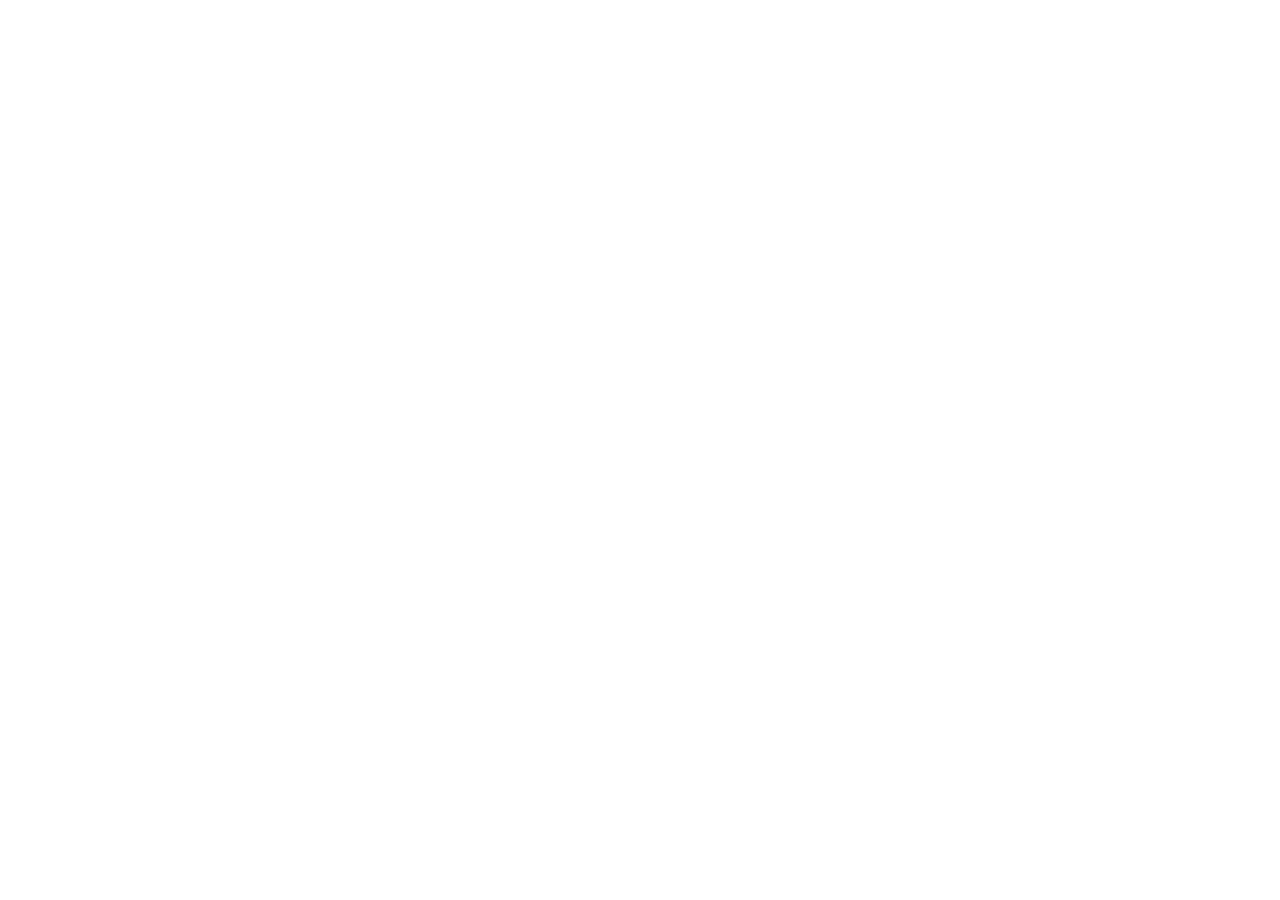
==== index.html @ 219f1d0d "Add initial HTML structure for index.html" ====
<!DOCTYPE html>
<html lang="en">
<head>
    <meta charset="UTF-8">
    <meta name="viewport" content="width=device-width, initial-scale=1.0">
    <title>Home | Savanna Brew Café</title>
    <link rel="stylesheet" href="style.css">
</head>
<body>

</body>
</html>
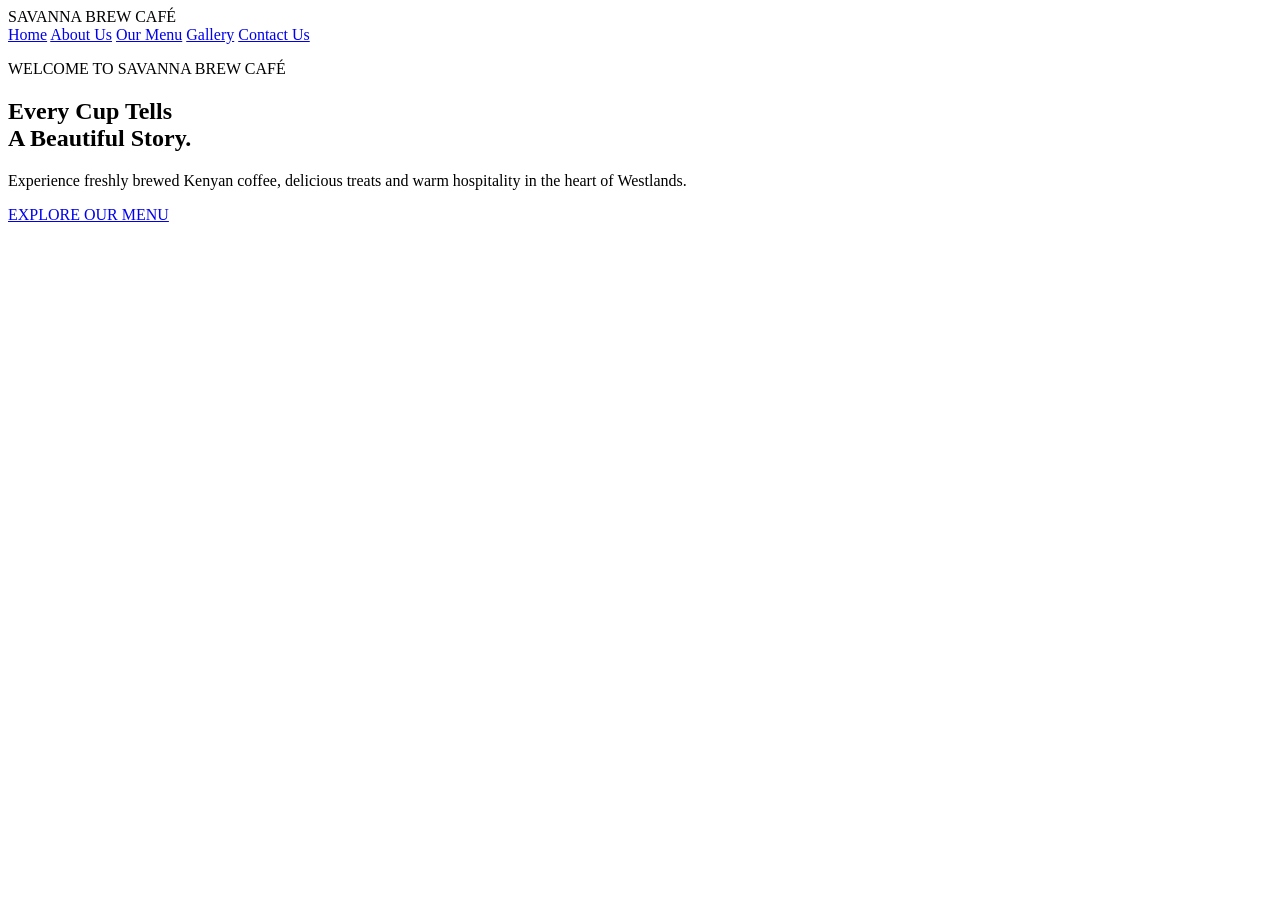
==== commit 240b7faf: "Add header and hero section to index.html Added header and hero section with navigation links and we" ====
--- a/index.html
+++ b/index.html
@@ -7,6 +7,27 @@
     <link rel="stylesheet" href="style.css">
 </head>
 <body>
+<header>
+    <div class="logo">SAVANNA BREW <span>CAFÉ</span></div>
 
+    <nav>
+        <a href="index.html">Home</a>
+        <a href="about.html">About Us</a>
+        <a href="menu.html">Our Menu</a>
+        <a href="gallery.html">Gallery</a>
+        <a href="contact.html">Contact Us</a>
+    </nav>
+</header>
+
+<section class="hero">
+    <div class="hero-content">
+        <p>WELCOME TO SAVANNA BREW CAFÉ</p>
+        <h1>Every Cup Tells<br>A Beautiful Story.</h1>
+        <p>Experience freshly brewed Kenyan coffee, delicious treats and warm hospitality in the heart of Westlands.</p>
+
+        <a href="menu.html" class="button">EXPLORE OUR MENU</a>
+    </div>
+</section>
 </body>
 </html>
+</html>
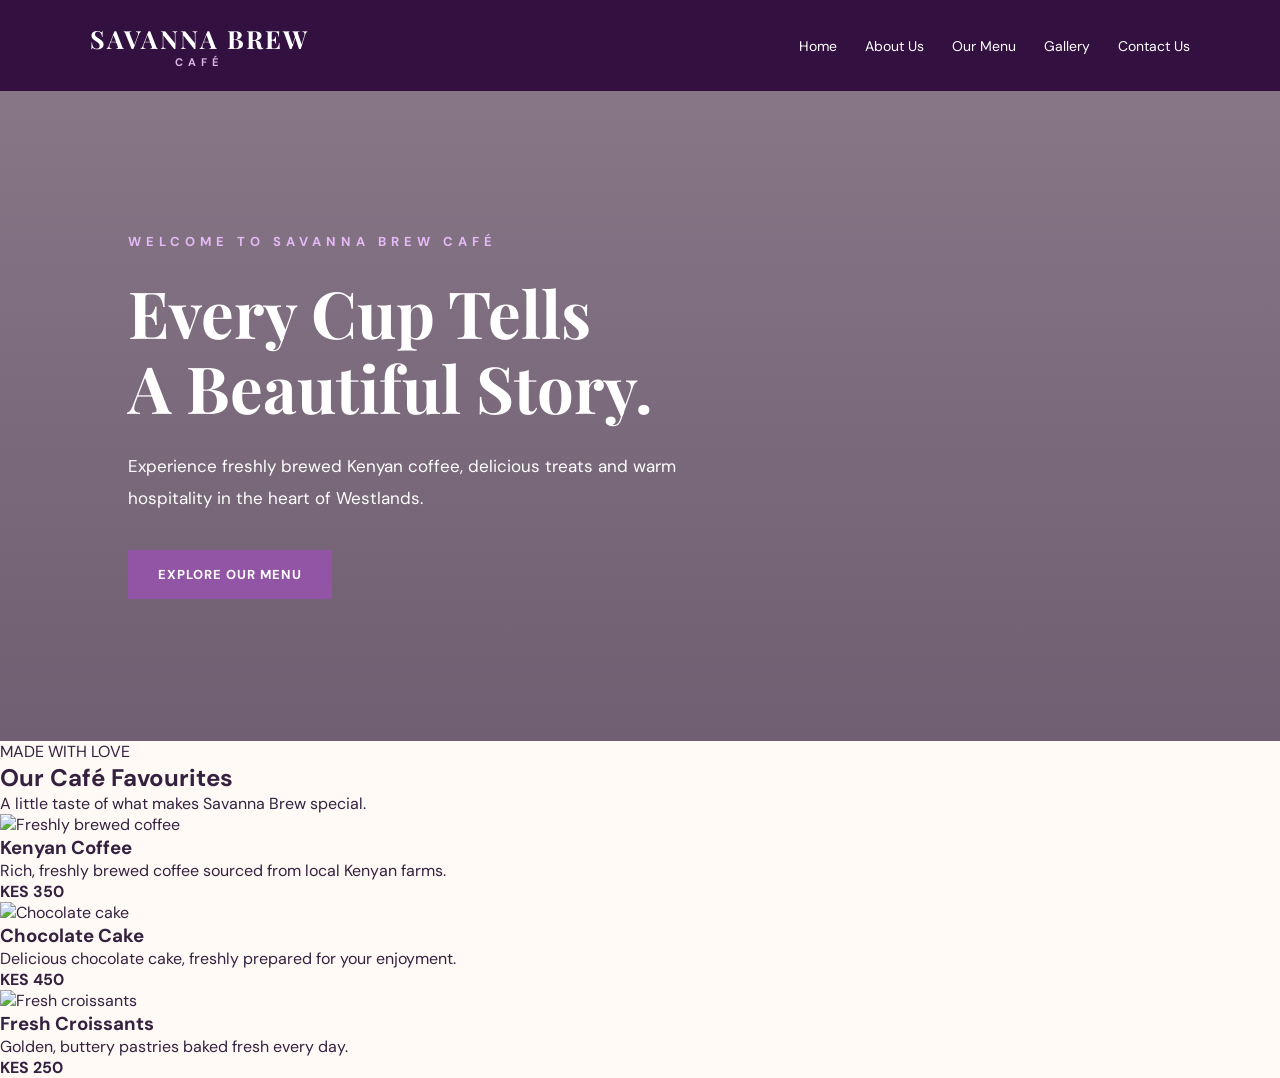
==== commit 4393437e: "Add featured favourites section to index.html Added a new section for featured favourites with items" ====
--- a/index.html
+++ b/index.html
@@ -30,4 +30,45 @@
 </section>
 </body>
 </html>
-</html>
+<!-- FEATURED FAVOURITES -->
+
+<section class="favourites">
+    <div class="section-heading">
+        <span>MADE WITH LOVE</span>
+        <h2>Our Café Favourites</h2>
+        <p>A little taste of what makes Savanna Brew special.</p>
+    </div>
+
+    <div class="favourite-container">
+
+        <div class="favourite-card">
+            <img src="https://images.unsplash.com/photo-1509042239860-f550ce710b93?w=600"
+                 alt="Freshly brewed coffee">
+            <h3>Kenyan Coffee</h3>
+            <p>Rich, freshly brewed coffee sourced from local Kenyan farms.</p>
+            <strong>KES 350</strong>
+        </div>
+
+        <div class="favourite-card">
+            <img src="https://images.unsplash.com/photo-1578985545062-69928b1d9587?w=600"
+                 alt="Chocolate cake">
+            <h3>Chocolate Cake</h3>
+            <p>Delicious chocolate cake, freshly prepared for your enjoyment.</p>
+            <strong>KES 450</strong>
+        </div>
+
+        <div class="favourite-card">
+            <img src="https://images.unsplash.com/photo-1555507036-ab1f4038808a?w=600"
+                 alt="Fresh croissants">
+            <h3>Fresh Croissants</h3>
+            <p>Golden, buttery pastries baked fresh every day.</p>
+            <strong>KES 250</strong>
+        </div>
+
+    </div>
+</section>
+
+
+
+
+
--- a/style.css
+++ b/style.css
@@ -0,0 +1,217 @@
+@import url('https://fonts.googleapis.com/css2?family=DM+Sans:wght@400;500;600;700&family=Playfair+Display:wght@400;500;600;700&display=swap');
+
+* {
+    margin: 0;
+    padding: 0;
+    box-sizing: border-box;
+}
+
+body {
+    font-family: 'DM Sans', sans-serif;
+    background: #fffaf5;
+    color: #35213f;
+}
+
+/* HEADER */
+
+header {
+    background: #32103f;
+    padding: 22px 7%;
+    display: flex;
+    justify-content: space-between;
+    align-items: center;
+    flex-wrap: wrap;
+    gap: 20px;
+}
+
+.logo {
+    color: white;
+    font-family: 'Playfair Display', serif;
+    font-size: 25px;
+    font-weight: bold;
+    letter-spacing: 2px;
+}
+
+.logo span {
+    display: block;
+    text-align: center;
+    font-family: 'DM Sans', sans-serif;
+    font-size: 11px;
+    letter-spacing: 5px;
+    color: #d9b5e8;
+}
+
+nav {
+    display: flex;
+    gap: 28px;
+    flex-wrap: wrap;
+}
+
+nav a {
+    color: white;
+    text-decoration: none;
+    font-size: 14px;
+    transition: 0.3s;
+}
+
+nav a:hover {
+    color: #e2b6f5;
+}
+
+/* HOMEPAGE BACKGROUND */
+
+.hero {
+    min-height: 650px;
+    background:
+        linear-gradient(rgba(35, 10, 43, 0.55), rgba(35, 10, 43, 0.65)),
+        url("https://images.unsplash.com/photo-1445116572660-236099ec97a0?w=1800")
+        center/cover no-repeat;
+
+    display: flex;
+    align-items: center;
+    padding: 80px 10%;
+    color: white;
+}
+
+.hero-content {
+    max-width: 700px;
+}
+
+.hero-content p:first-child {
+    color: #e4b9f5;
+    letter-spacing: 5px;
+    font-size: 13px;
+    font-weight: bold;
+    margin-bottom: 25px;
+}
+
+.hero h1 {
+    font-family: 'Playfair Display', serif;
+    font-size: 65px;
+    line-height: 1.15;
+    margin-bottom: 25px;
+}
+
+.hero-content p:nth-of-type(2) {
+    font-size: 17px;
+    line-height: 1.9;
+    max-width: 550px;
+    margin-bottom: 35px;
+}
+
+.button {
+    display: inline-block;
+    background: #9254a5;
+    color: white;
+    padding: 16px 30px;
+    text-decoration: none;
+    font-size: 13px;
+    font-weight: bold;
+    letter-spacing: 1px;
+    transition: 0.3s;
+}
+
+.button:hover {
+    background: #6c3483;
+    transform: translateY(-3px);
+}
+
+/* MOBILE DESIGN */
+
+@media (max-width: 768px) {
+
+    header {
+        flex-direction: column;
+    }
+
+    nav {
+        justify-content: center;
+        gap: 15px;
+    }
+
+    .hero {
+        min-height: 550px;
+        padding: 60px 7%;
+    }
+
+    .hero h1 {
+        font-size: 43px;
+    }
+}
+/* WELCOME SECTION */
+
+.welcome {
+    display: flex;
+    align-items: center;
+    gap: 60px;
+    padding: 100px 10%;
+    background: #fffaf5;
+}
+
+.welcome-image {
+    flex: 1;
+}
+
+.welcome-image img {
+    width: 100%;
+    height: 430px;
+    object-fit: cover;
+    border-radius: 8px;
+}
+
+.welcome-text {
+    flex: 1;
+}
+
+.welcome-text span {
+    color: #9254a5;
+    letter-spacing: 4px;
+    font-size: 13px;
+    font-weight: bold;
+}
+
+.welcome-text h2 {
+    font-family: 'Playfair Display', serif;
+    color: #32103f;
+    font-size: 40px;
+    line-height: 1.3;
+    margin: 20px 0;
+}
+
+.welcome-text p {
+    color: #766a7b;
+    line-height: 1.9;
+    margin-bottom: 20px;
+}
+
+.welcome-text a {
+    display: inline-block;
+    color: #81439b;
+    text-decoration: none;
+    font-weight: bold;
+    margin-top: 10px;
+    }
+/* WELCOME SECTION - MOBILE */
+
+@media (max-width: 768px) {
+    .welcome {
+        flex-direction: column;
+        padding: 60px 7%;
+        gap: 30px;
+    }
+
+    .welcome-image img {
+        height: 300px;
+    }
+
+    .welcome-text h2 {
+        font-size: 32px;
+    }
+}
+
+
+
+
+
+
+
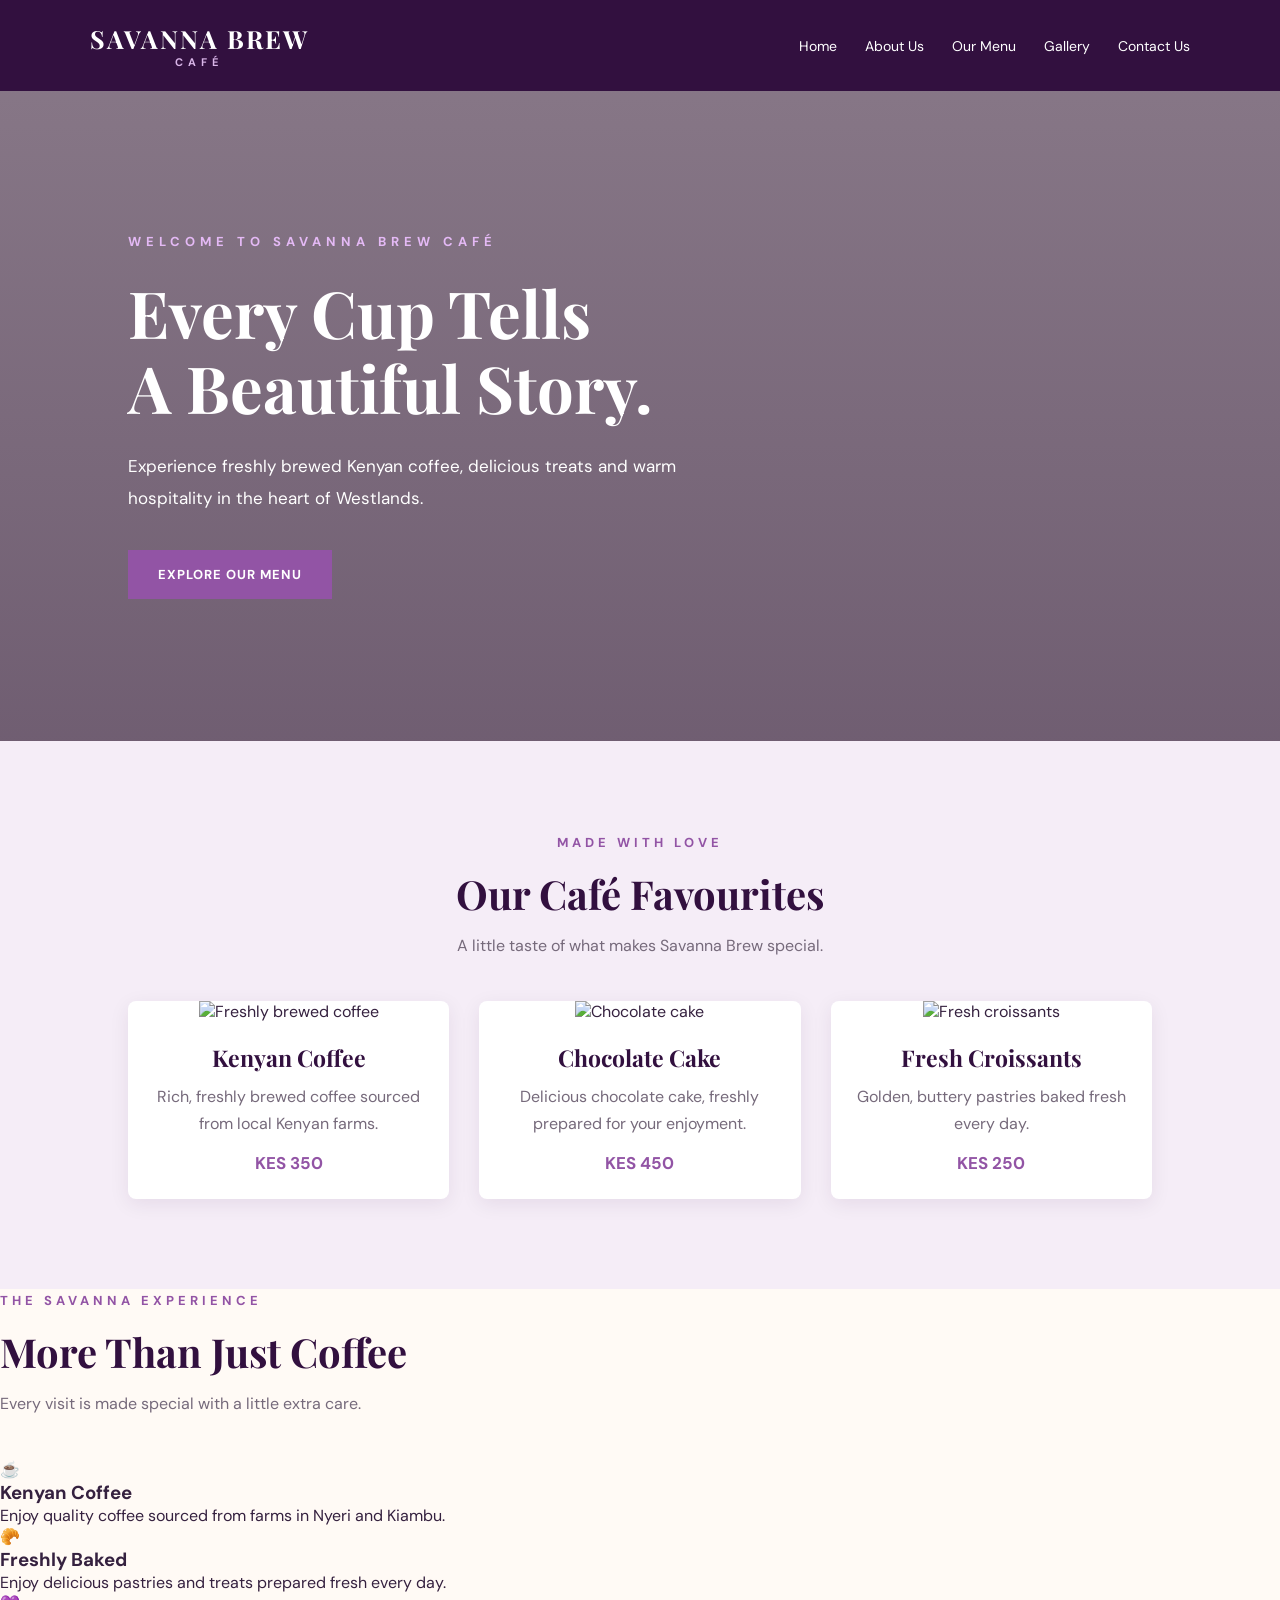
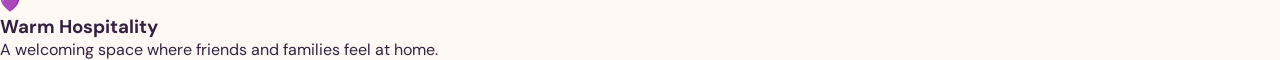
==== commit 4b4d87b3: "Add 'Why Choose Us' section to index.html Added a new section highlighting the reasons to choose our" ====
--- a/index.html
+++ b/index.html
@@ -28,8 +28,7 @@
         <a href="menu.html" class="button">EXPLORE OUR MENU</a>
     </div>
 </section>
-</body>
-</html>
+
 <!-- FEATURED FAVOURITES -->
 
 <section class="favourites">
@@ -67,8 +66,38 @@
 
     </div>
 </section>
+<!-- WHY CHOOSE US -->
 
+<section class="why-us">
+    <div class="section-heading">
+        <span>THE SAVANNA EXPERIENCE</span>
+        <h2>More Than Just Coffee</h2>
+        <p>Every visit is made special with a little extra care.</p>
+    </div>
 
+    <div class="why-container">
 
+        <div class="why-card">
+            <div class="why-icon">☕</div>
+            <h3>Kenyan Coffee</h3>
+            <p>Enjoy quality coffee sourced from farms in Nyeri and Kiambu.</p>
+        </div>
 
+        <div class="why-card">
+            <div class="why-icon">🥐</div>
+            <h3>Freshly Baked</h3>
+            <p>Enjoy delicious pastries and treats prepared fresh every day.</p>
+        </div>
 
+        <div class="why-card">
+            <div class="why-icon">💜</div>
+            <h3>Warm Hospitality</h3>
+            <p>A welcoming space where friends and families feel at home.</p>
+        </div>
+
+    </div>
+</section>
+    
+</body>
+</html>
+</section>
--- a/style.css
+++ b/style.css
@@ -208,10 +208,81 @@
         font-size: 32px;
     }
 }
-
-
-
-
-
-
-
+/* FAVOURITES SECTION */
+
+.favourites {
+    padding: 90px 10%;
+    background: #f5edf7;
+    text-align: center;
+}
+
+.section-heading span {
+    color: #9254a5;
+    letter-spacing: 4px;
+    font-size: 13px;
+    font-weight: bold;
+}
+
+.section-heading h2 {
+    font-family: 'Playfair Display', serif;
+    font-size: 40px;
+    color: #32103f;
+    margin: 15px 0;
+}
+
+.section-heading p {
+    color: #766a7b;
+    margin-bottom: 45px;
+}
+
+.favourite-container {
+    display: flex;
+    gap: 30px;
+    justify-content: center;
+}
+
+.favourite-card {
+    flex: 1;
+    background: white;
+    padding-bottom: 25px;
+    border-radius: 8px;
+    overflow: hidden;
+    box-shadow: 0 5px 20px rgba(50, 16, 63, 0.08);
+}
+
+.favourite-card img {
+    width: 100%;
+    height: 240px;
+    object-fit: cover;
+}
+
+.favourite-card h3 {
+    font-family: 'Playfair Display', serif;
+    color: #32103f;
+    font-size: 23px;
+    margin: 20px 10px 10px;
+}
+
+.favourite-card p {
+    color: #766a7b;
+    line-height: 1.7;
+    padding: 0 18px;
+    margin-bottom: 15px;
+}
+
+.favourite-card strong {
+    color: #9254a5;
+    font-size: 17px;
+}
+
+/* FAVOURITES MOBILE DESIGN */
+
+@media (max-width: 768px) {
+    .favourite-container {
+        flex-direction: column;
+    }
+
+    .section-heading h2 {
+        font-size: 32px;
+    }
+}
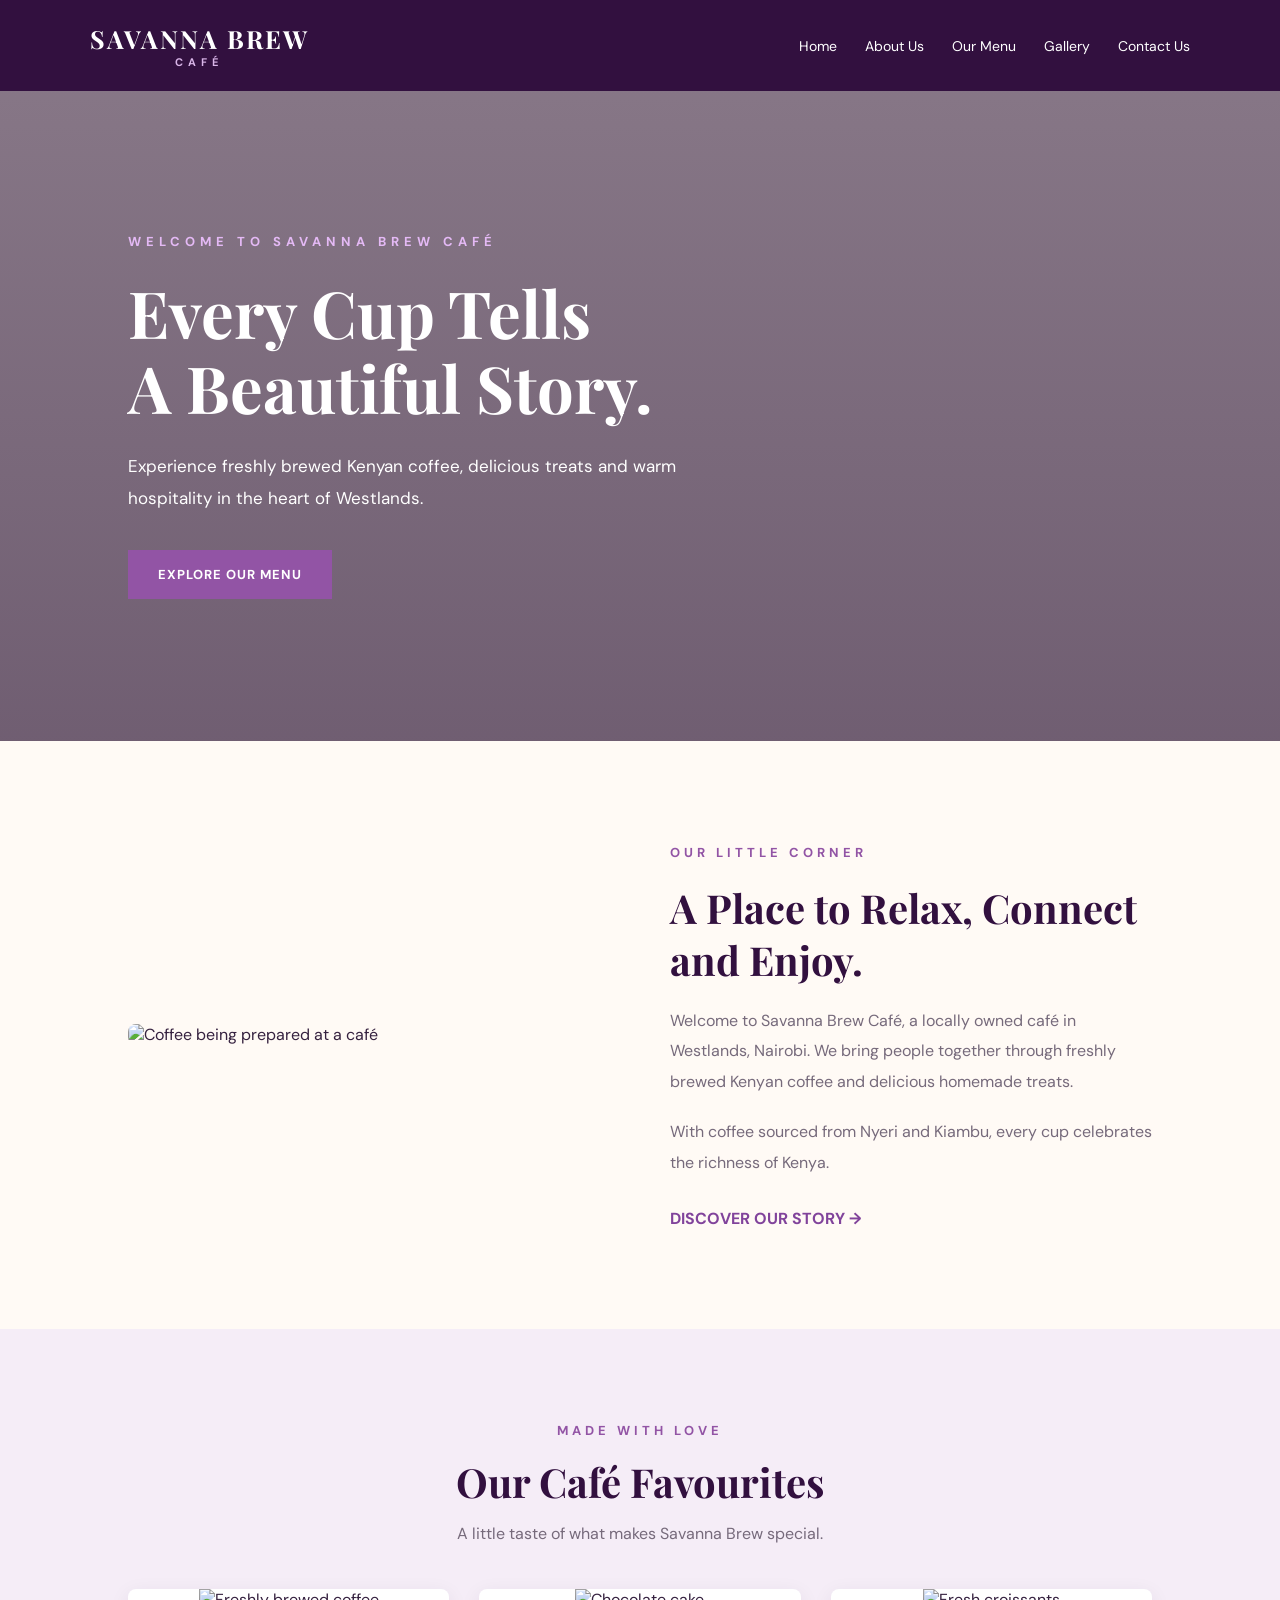
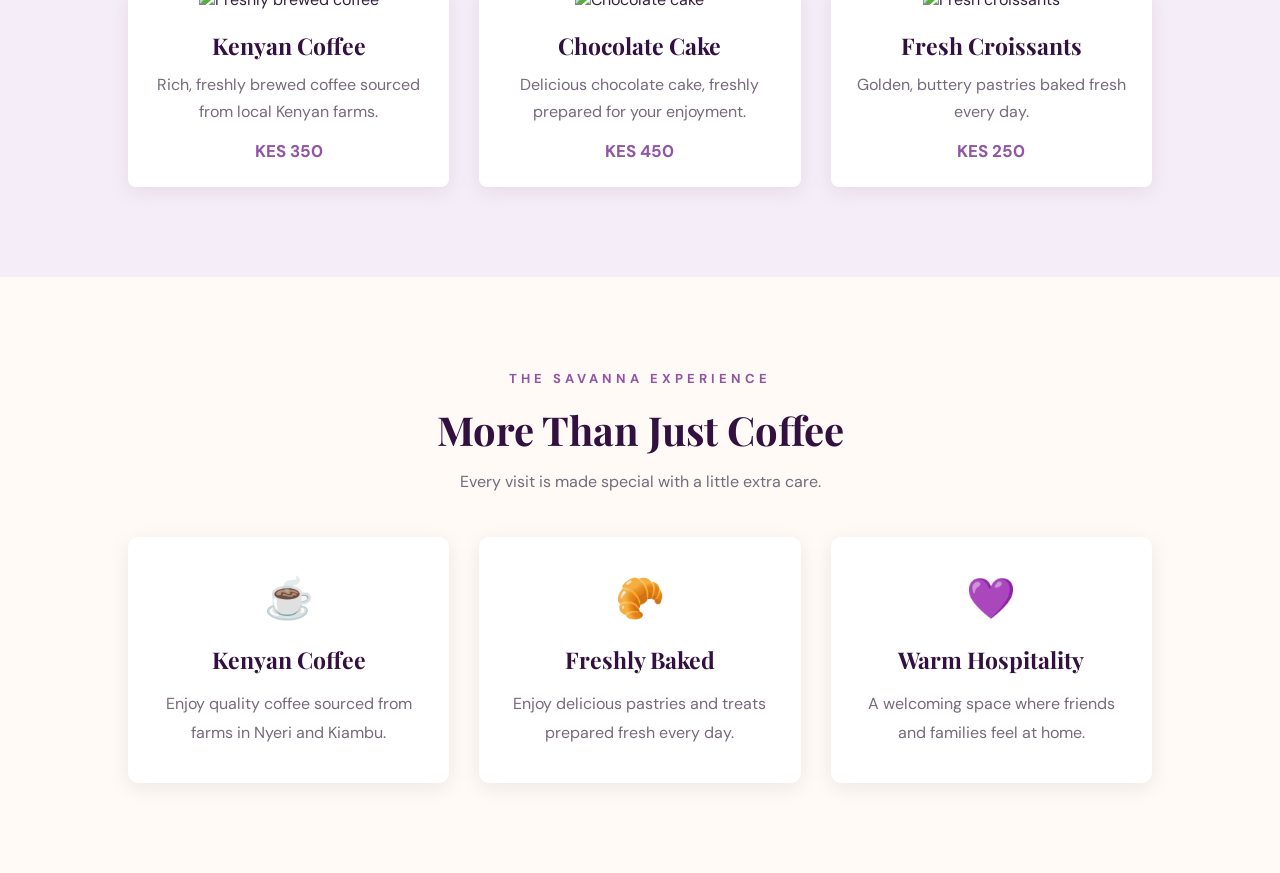
==== commit 1ba4d5e1: "Add welcome section to index.html Added a welcome section with an image and introductory text about " ====
--- a/index.html
+++ b/index.html
@@ -28,7 +28,35 @@
         <a href="menu.html" class="button">EXPLORE OUR MENU</a>
     </div>
 </section>
+<!-- WELCOME SECTION -->
 
+<section class="welcome">
+
+    <div class="welcome-image">
+        <img src="https://images.unsplash.com/photo-1442512595331-e89e73853f31?w=800"
+             alt="Coffee being prepared at a café">
+    </div>
+
+    <div class="welcome-text">
+        <span>OUR LITTLE CORNER</span>
+
+        <h2>A Place to Relax, Connect and Enjoy.</h2>
+
+        <p>
+            Welcome to Savanna Brew Café, a locally owned café in Westlands,
+            Nairobi. We bring people together through freshly brewed Kenyan
+            coffee and delicious homemade treats.
+        </p>
+
+        <p>
+            With coffee sourced from Nyeri and Kiambu, every cup celebrates
+            the richness of Kenya.
+        </p>
+
+        <a href="about.html">DISCOVER OUR STORY →</a>
+    </div>
+
+</section>
 <!-- FEATURED FAVOURITES -->
 
 <section class="favourites">
--- a/style.css
+++ b/style.css
@@ -286,3 +286,52 @@
         font-size: 32px;
     }
 }
+/* WHY CHOOSE US SECTION */
+
+.why-us {
+    padding: 90px 10%;
+    background: #fffaf5;
+    text-align: center;
+}
+
+.why-container {
+    display: flex;
+    gap: 30px;
+    margin-top: 45px;
+}
+
+.why-card {
+    flex: 1;
+    padding: 35px 25px;
+    background: white;
+    border-radius: 10px;
+    box-shadow: 0 5px 20px rgba(50, 16, 63, 0.08);
+}
+
+.why-icon {
+    font-size: 40px;
+    margin-bottom: 20px;
+}
+
+.why-card h3 {
+    font-family: 'Playfair Display', serif;
+    color: #32103f;
+    font-size: 23px;
+    margin-bottom: 15px;
+}
+
+.why-card p {
+    color: #766a7b;
+    line-height: 1.8;
+}
+
+@media (max-width: 768px) {
+    .why-container {
+        flex-direction: column;
+    }
+}
+
+
+
+
+}
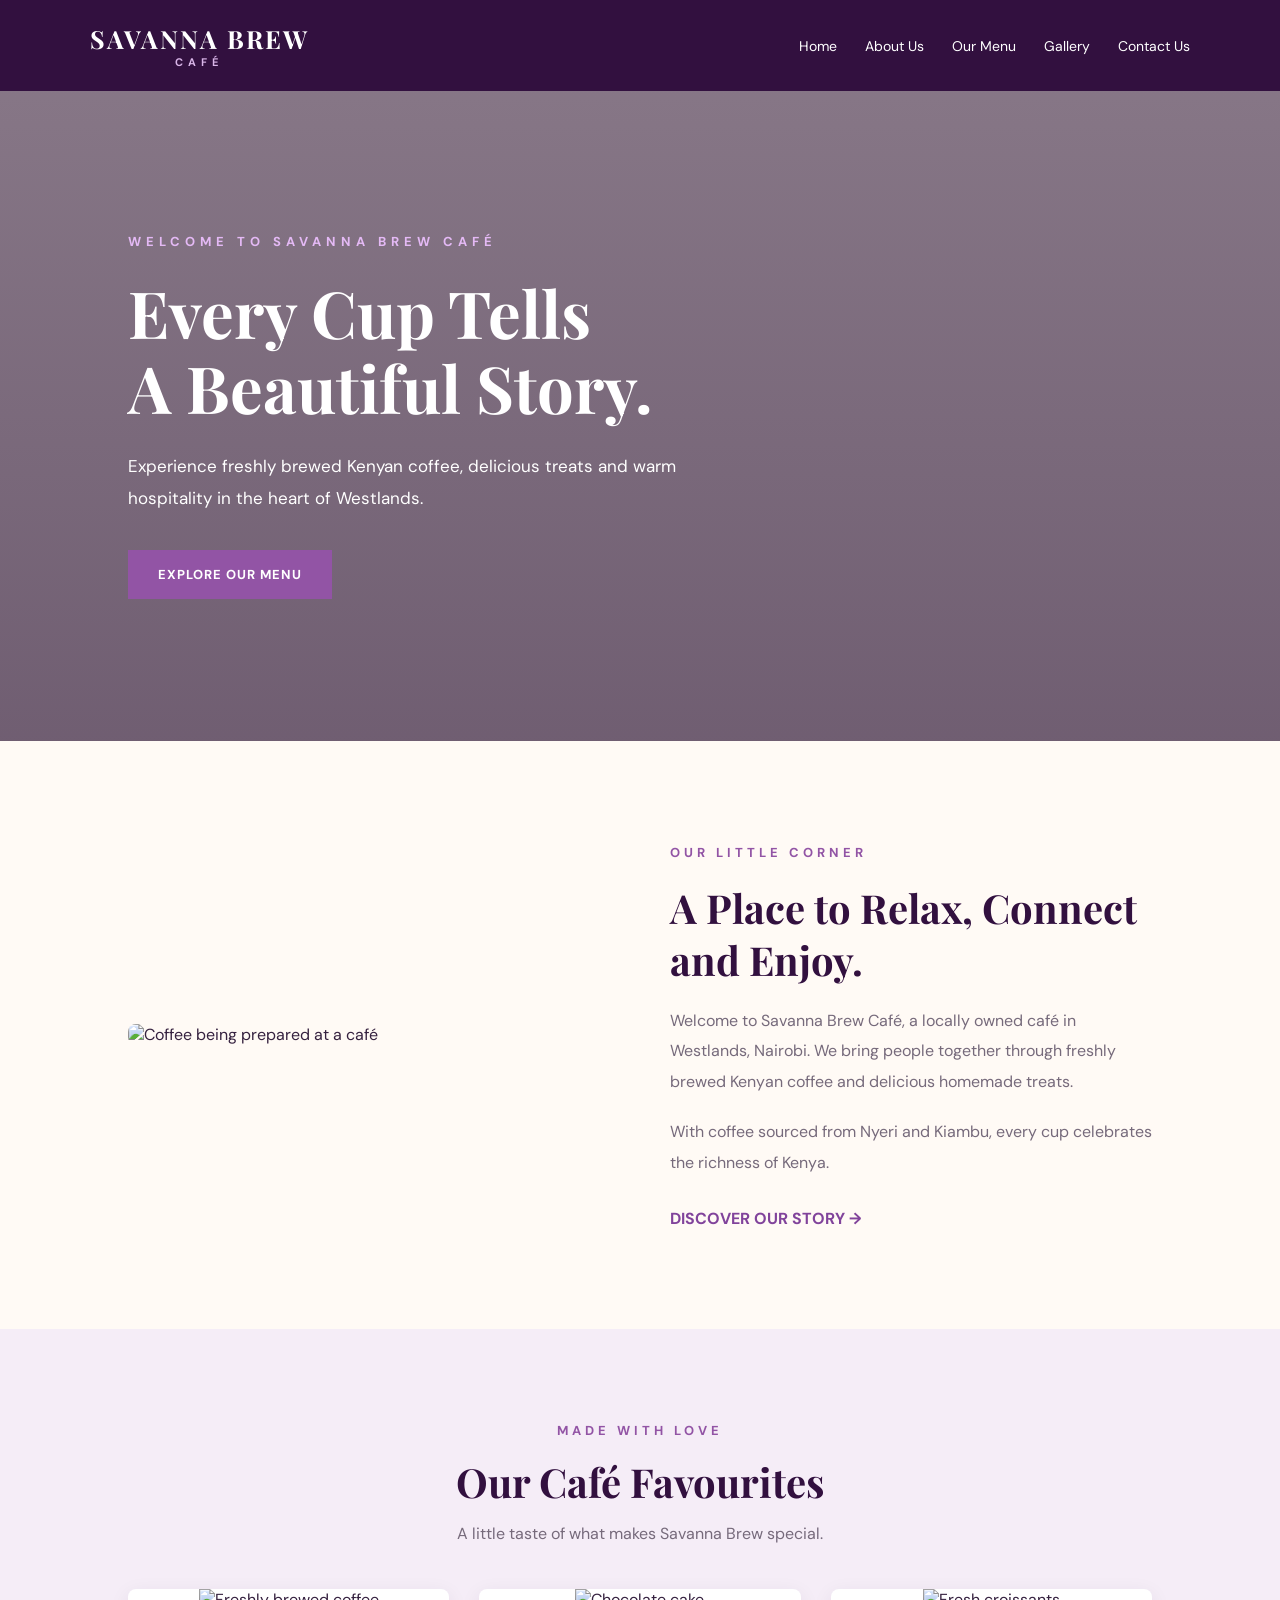
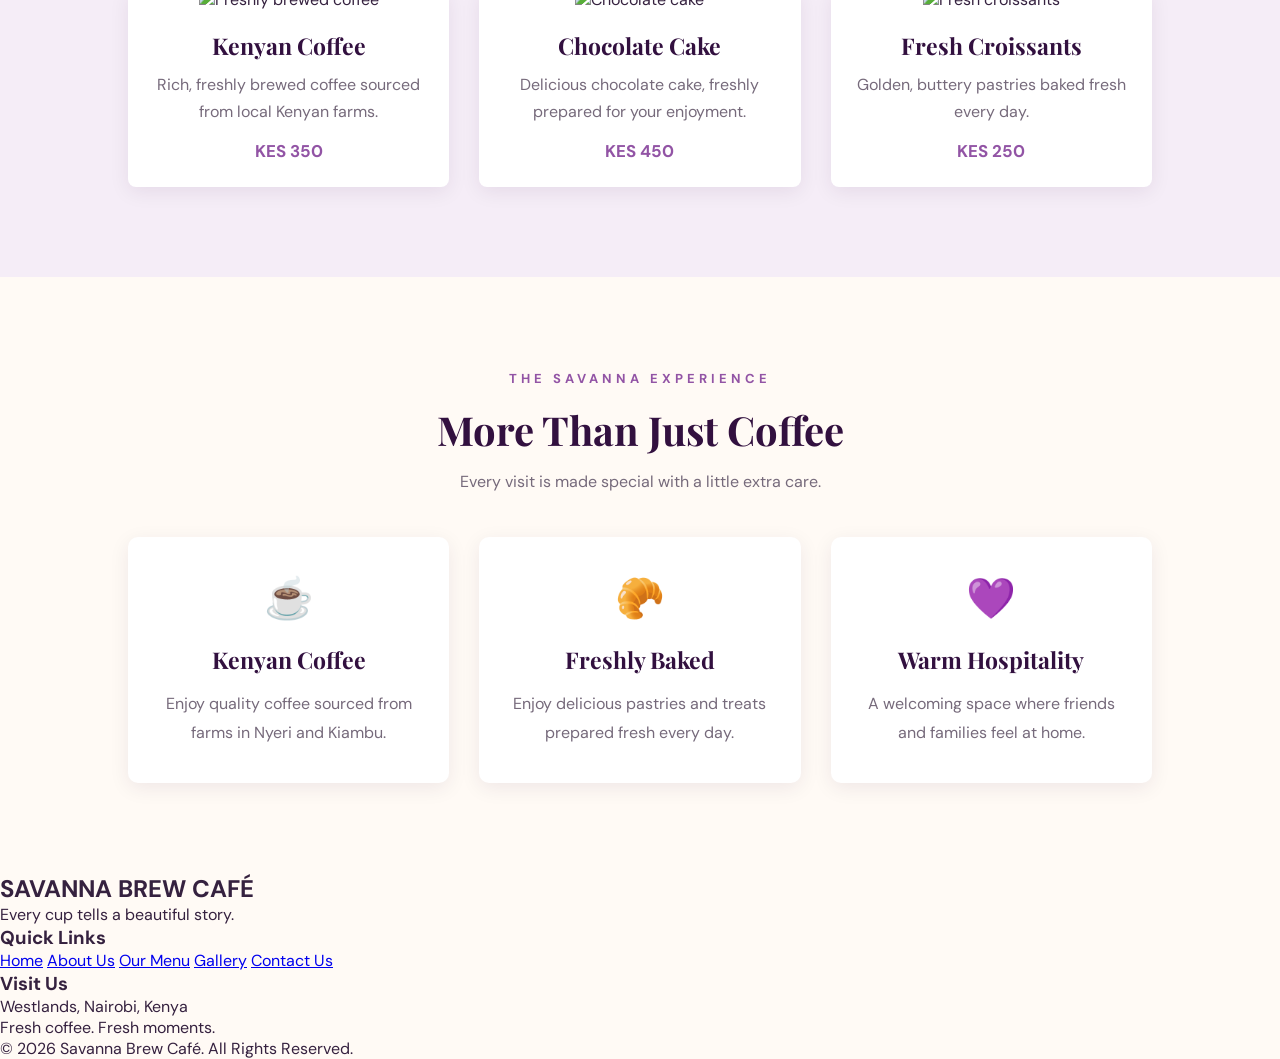
==== commit 92a46ef9: "Add footer with café details and quick links Added footer section with café information and links." ====
--- a/index.html
+++ b/index.html
@@ -125,7 +125,42 @@
 
     </div>
 </section>
-    
+<!-- FOOTER -->
+
+<footer class="footer">
+    <div class="footer-content">
+
+        <div>
+            <h2>SAVANNA BREW CAFÉ</h2>
+            <p>Every cup tells a beautiful story.</p>
+        </div>
+
+        <div>
+            <h3>Quick Links</h3>
+            <a href="index.html">Home</a>
+            <a href="about.html">About Us</a>
+            <a href="menu.html">Our Menu</a>
+            <a href="gallery.html">Gallery</a>
+            <a href="contact.html">Contact Us</a>
+        </div>
+
+        <div>
+            <h3>Visit Us</h3>
+            <p>Westlands, Nairobi, Kenya</p>
+            <p>Fresh coffee. Fresh moments.</p>
+        </div>
+
+    </div>
+
+    <div class="footer-bottom">
+        <p>&copy; 2026 Savanna Brew Café. All Rights Reserved.</p>
+    </div>
+</footer>    
 </body>
 </html>
-</section>
+
+
+
+
+
+
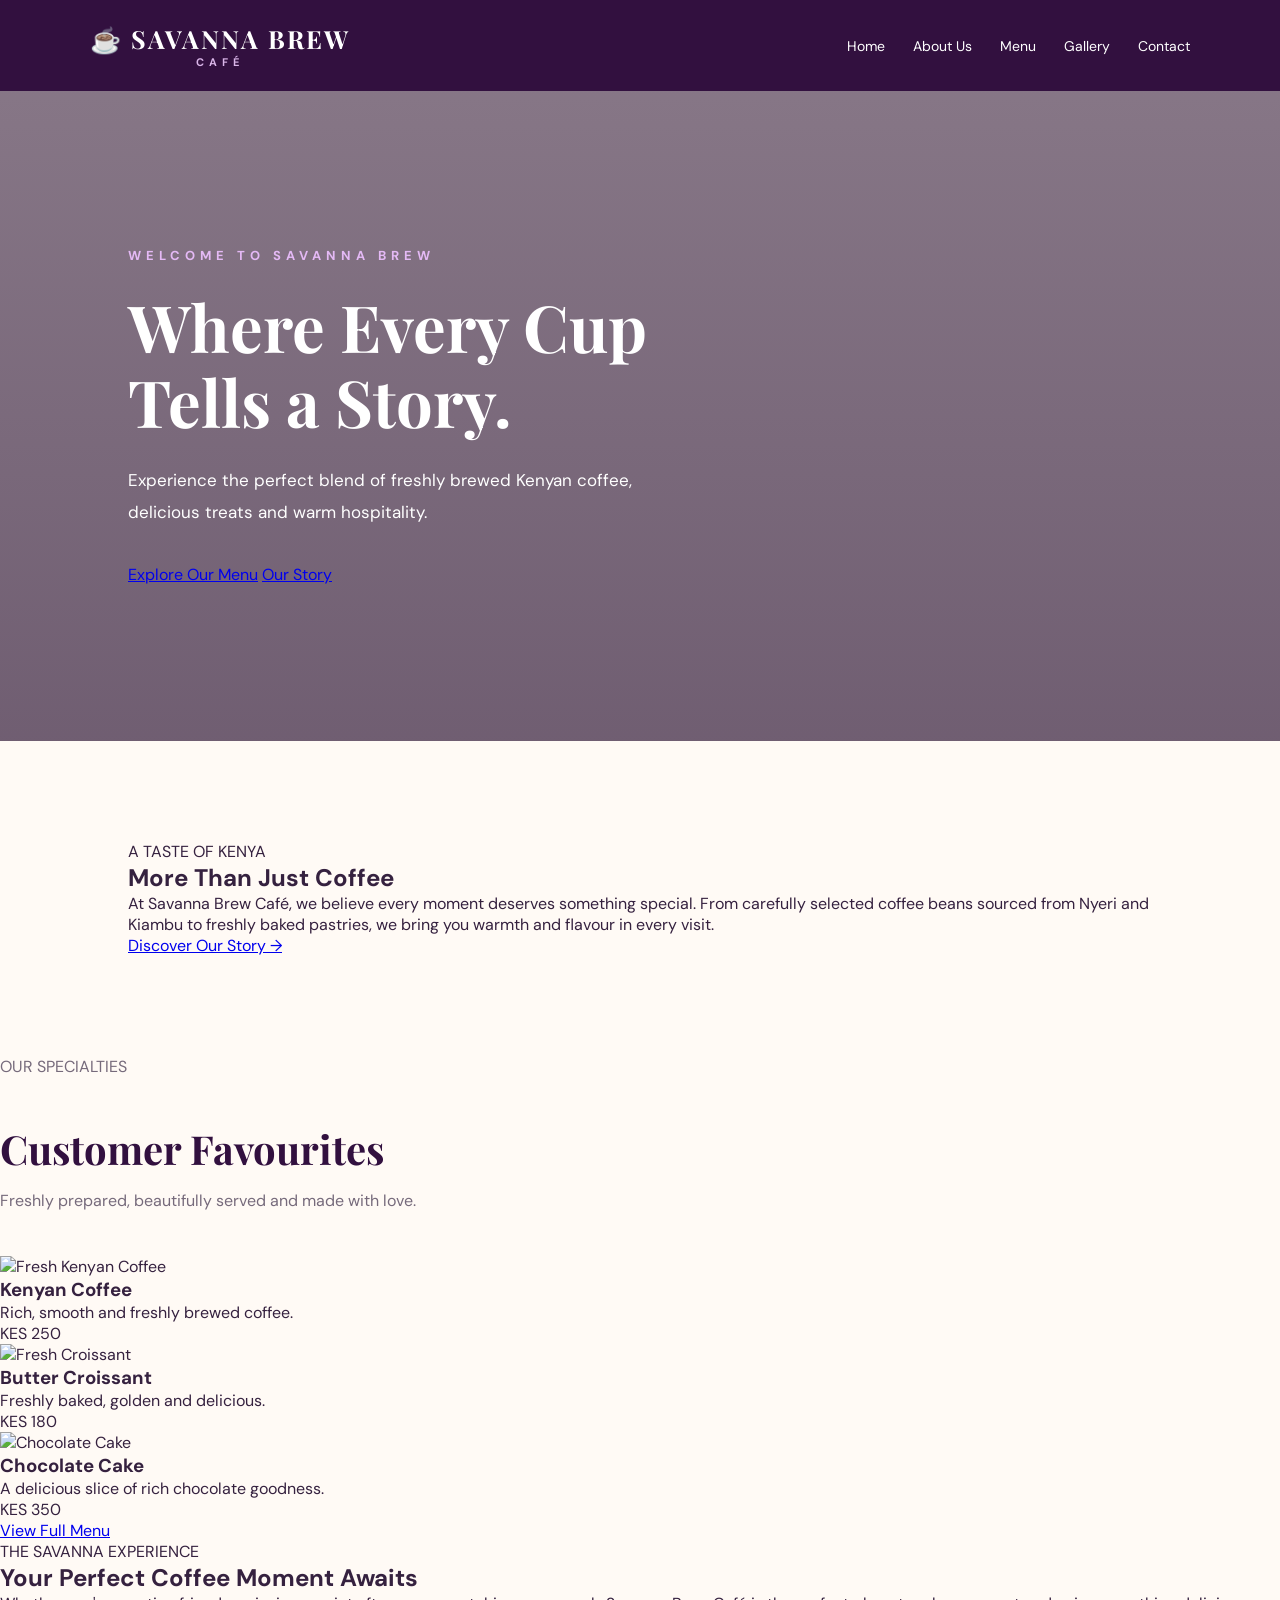
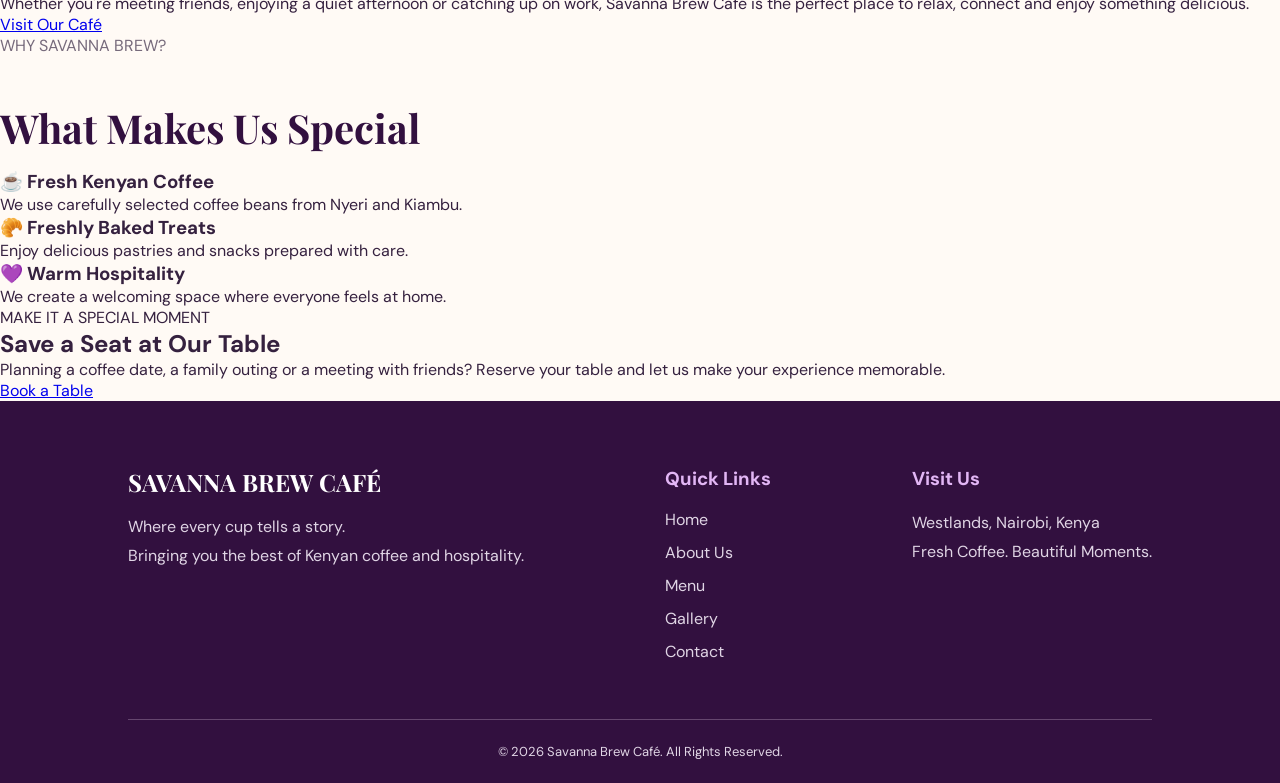
==== commit 0c90da78: "Revamp index.html with updated content and styles" ====
--- a/index.html
+++ b/index.html
@@ -4,150 +4,194 @@
     <meta charset="UTF-8">
     <meta name="viewport" content="width=device-width, initial-scale=1.0">
     <title>Home | Savanna Brew Café</title>
+
     <link rel="stylesheet" href="style.css">
 </head>
+
 <body>
-<header>
-    <div class="logo">SAVANNA BREW <span>CAFÉ</span></div>
+
+<header class="cafe-header">
+
+    <div class="logo">
+        ☕ SAVANNA BREW <span>CAFÉ</span>
+    </div>
 
     <nav>
-        <a href="index.html">Home</a>
+        <a href="index.html" class="active">Home</a>
         <a href="about.html">About Us</a>
-        <a href="menu.html">Our Menu</a>
+        <a href="menu.html">Menu</a>
         <a href="gallery.html">Gallery</a>
-        <a href="contact.html">Contact Us</a>
+        <a href="contact.html">Contact</a>
     </nav>
+
 </header>
-
 <section class="hero">
+
     <div class="hero-content">
-        <p>WELCOME TO SAVANNA BREW CAFÉ</p>
-        <h1>Every Cup Tells<br>A Beautiful Story.</h1>
-        <p>Experience freshly brewed Kenyan coffee, delicious treats and warm hospitality in the heart of Westlands.</p>
-
-        <a href="menu.html" class="button">EXPLORE OUR MENU</a>
-    </div>
-</section>
-<!-- WELCOME SECTION -->
-
+
+        <p class="hero-subtitle">WELCOME TO SAVANNA BREW</p>
+
+        <h1>Where Every Cup<br> Tells a Story.</h1>
+
+        <p>
+            Experience the perfect blend of freshly brewed Kenyan coffee,
+            delicious treats and warm hospitality.
+        </p>
+
+        <div class="hero-buttons">
+            <a href="menu.html" class="btn">Explore Our Menu</a>
+            <a href="about.html" class="btn btn-outline">Our Story</a>
+        </div>
+
+    </div>
+
+</section>    
 <section class="welcome">
 
-    <div class="welcome-image">
-        <img src="https://images.unsplash.com/photo-1442512595331-e89e73853f31?w=800"
-             alt="Coffee being prepared at a café">
-    </div>
-
-    <div class="welcome-text">
-        <span>OUR LITTLE CORNER</span>
-
-        <h2>A Place to Relax, Connect and Enjoy.</h2>
-
-        <p>
-            Welcome to Savanna Brew Café, a locally owned café in Westlands,
-            Nairobi. We bring people together through freshly brewed Kenyan
-            coffee and delicious homemade treats.
-        </p>
-
-        <p>
-            With coffee sourced from Nyeri and Kiambu, every cup celebrates
-            the richness of Kenya.
-        </p>
-
-        <a href="about.html">DISCOVER OUR STORY →</a>
-    </div>
-
-</section>
-<!-- FEATURED FAVOURITES -->
-
-<section class="favourites">
+    <div class="welcome-content">
+
+        <p class="section-subtitle">A TASTE OF KENYA</p>
+
+        <h2>More Than Just Coffee</h2>
+
+        <p>
+            At Savanna Brew Café, we believe every moment deserves
+            something special. From carefully selected coffee beans
+            sourced from Nyeri and Kiambu to freshly baked pastries,
+            we bring you warmth and flavour in every visit.
+        </p>
+
+        <a href="about.html" class="text-link">Discover Our Story →</a>
+
+    </div>
+
+</section>
+<section class="featured-menu">
+
     <div class="section-heading">
-        <span>MADE WITH LOVE</span>
-        <h2>Our Café Favourites</h2>
-        <p>A little taste of what makes Savanna Brew special.</p>
-    </div>
-
-    <div class="favourite-container">
-
-        <div class="favourite-card">
-            <img src="https://images.unsplash.com/photo-1509042239860-f550ce710b93?w=600"
-                 alt="Freshly brewed coffee">
+        <p class="section-subtitle">OUR SPECIALTIES</p>
+        <h2>Customer Favourites</h2>
+        <p>Freshly prepared, beautifully served and made with love.</p>
+    </div>
+
+    <div class="menu-container">
+
+        <div class="menu-card">
+            <img src="coffee.jpg" alt="Fresh Kenyan Coffee">
             <h3>Kenyan Coffee</h3>
-            <p>Rich, freshly brewed coffee sourced from local Kenyan farms.</p>
-            <strong>KES 350</strong>
-        </div>
-
-        <div class="favourite-card">
-            <img src="https://images.unsplash.com/photo-1578985545062-69928b1d9587?w=600"
-                 alt="Chocolate cake">
+            <p>Rich, smooth and freshly brewed coffee.</p>
+            <span>KES 250</span>
+        </div>
+
+        <div class="menu-card">
+            <img src="croissant.png" alt="Fresh Croissant">
+            <h3>Butter Croissant</h3>
+            <p>Freshly baked, golden and delicious.</p>
+            <span>KES 180</span>
+        </div>
+
+        <div class="menu-card">
+            <img src="chocolate cake.png" alt="Chocolate Cake">
             <h3>Chocolate Cake</h3>
-            <p>Delicious chocolate cake, freshly prepared for your enjoyment.</p>
-            <strong>KES 450</strong>
-        </div>
-
-        <div class="favourite-card">
-            <img src="https://images.unsplash.com/photo-1555507036-ab1f4038808a?w=600"
-                 alt="Fresh croissants">
-            <h3>Fresh Croissants</h3>
-            <p>Golden, buttery pastries baked fresh every day.</p>
-            <strong>KES 250</strong>
-        </div>
-
-    </div>
-</section>
-<!-- WHY CHOOSE US -->
-
-<section class="why-us">
+            <p>A delicious slice of rich chocolate goodness.</p>
+            <span>KES 350</span>
+        </div>
+
+    </div>
+
+    <div class="menu-button">
+        <a href="menu.html" class="btn">View Full Menu</a>
+    </div>
+
+</section>
+  <section class="experience">
+
+    <div class="experience-content">
+
+        <p class="section-subtitle">THE SAVANNA EXPERIENCE</p>
+
+        <h2>Your Perfect Coffee Moment Awaits</h2>
+
+        <p>
+            Whether you're meeting friends, enjoying a quiet afternoon
+            or catching up on work, Savanna Brew Café is the perfect
+            place to relax, connect and enjoy something delicious.
+        </p>
+
+        <a href="contact.html" class="btn">Visit Our Café</a>
+
+    </div>
+
+</section>
+    <section class="why-choose-us">
+
     <div class="section-heading">
-        <span>THE SAVANNA EXPERIENCE</span>
-        <h2>More Than Just Coffee</h2>
-        <p>Every visit is made special with a little extra care.</p>
-    </div>
-
-    <div class="why-container">
-
-        <div class="why-card">
-            <div class="why-icon">☕</div>
-            <h3>Kenyan Coffee</h3>
-            <p>Enjoy quality coffee sourced from farms in Nyeri and Kiambu.</p>
-        </div>
-
-        <div class="why-card">
-            <div class="why-icon">🥐</div>
-            <h3>Freshly Baked</h3>
-            <p>Enjoy delicious pastries and treats prepared fresh every day.</p>
-        </div>
-
-        <div class="why-card">
-            <div class="why-icon">💜</div>
-            <h3>Warm Hospitality</h3>
-            <p>A welcoming space where friends and families feel at home.</p>
-        </div>
-
-    </div>
-</section>
-<!-- FOOTER -->
-
-<footer class="footer">
+        <p class="section-subtitle">WHY SAVANNA BREW?</p>
+        <h2>What Makes Us Special</h2>
+    </div>
+
+    <div class="features-container">
+
+        <div class="feature-card">
+            <h3>☕ Fresh Kenyan Coffee</h3>
+            <p>We use carefully selected coffee beans from Nyeri and Kiambu.</p>
+        </div>
+
+        <div class="feature-card">
+            <h3>🥐 Freshly Baked Treats</h3>
+            <p>Enjoy delicious pastries and snacks prepared with care.</p>
+        </div>
+
+        <div class="feature-card">
+            <h3>💜 Warm Hospitality</h3>
+            <p>We create a welcoming space where everyone feels at home.</p>
+        </div>
+
+    </div>
+
+</section>
+    <section class="booking">
+
+    <div class="booking-content">
+
+        <p class="section-subtitle">MAKE IT A SPECIAL MOMENT</p>
+
+        <h2>Save a Seat at Our Table</h2>
+
+        <p>
+            Planning a coffee date, a family outing or a meeting
+            with friends? Reserve your table and let us make
+            your experience memorable.
+        </p>
+
+        <a href="contact.html" class="btn">Book a Table</a>
+
+    </div>
+
+</section>
+    <footer class="footer">
+
     <div class="footer-content">
 
-        <div>
-            <h2>SAVANNA BREW CAFÉ</h2>
-            <p>Every cup tells a beautiful story.</p>
-        </div>
-
-        <div>
+        <div class="footer-about">
+            <h2>SAVANNA BREW <span>CAFÉ</span></h2>
+            <p>Where every cup tells a story.</p>
+            <p>Bringing you the best of Kenyan coffee and hospitality.</p>
+        </div>
+
+        <div class="footer-links">
             <h3>Quick Links</h3>
             <a href="index.html">Home</a>
             <a href="about.html">About Us</a>
-            <a href="menu.html">Our Menu</a>
+            <a href="menu.html">Menu</a>
             <a href="gallery.html">Gallery</a>
-            <a href="contact.html">Contact Us</a>
-        </div>
-
-        <div>
+            <a href="contact.html">Contact</a>
+        </div>
+
+        <div class="footer-contact">
             <h3>Visit Us</h3>
             <p>Westlands, Nairobi, Kenya</p>
-            <p>Fresh coffee. Fresh moments.</p>
+            <p>Fresh Coffee. Beautiful Moments.</p>
         </div>
 
     </div>
@@ -155,12 +199,12 @@
     <div class="footer-bottom">
         <p>&copy; 2026 Savanna Brew Café. All Rights Reserved.</p>
     </div>
-</footer>    
+
+</footer>
+
 </body>
 </html>
 
 
 
 
-
-
--- a/style.css
+++ b/style.css
@@ -330,8 +330,146 @@
         flex-direction: column;
     }
 }
-
-
-
-
-}
+/* FOOTER */
+
+.footer {
+    background: #32103f;
+    color: white;
+    padding: 65px 10% 20px;
+}
+
+.footer-content {
+    display: flex;
+    justify-content: space-between;
+    gap: 40px;
+    flex-wrap: wrap;
+}
+
+.footer h2 {
+    font-family: 'Playfair Display', serif;
+    margin-bottom: 15px;
+}
+
+.footer h3 {
+    color: #e2b6f5;
+    margin-bottom: 18px;
+}
+
+.footer p {
+    color: #e0d5e5;
+    line-height: 1.8;
+}
+
+.footer a {
+    display: block;
+    color: #e0d5e5;
+    text-decoration: none;
+    margin-bottom: 12px;
+}
+
+.footer a:hover {
+    color: #e2b6f5;
+}
+
+.footer-bottom {
+    text-align: center;
+    border-top: 1px solid #65466f;
+    margin-top: 45px;
+    padding-top: 20px;
+    font-size: 13px;
+}/* ABOUT US PAGE */
+
+.about-hero {
+    background: linear-gradient(rgba(50, 16, 63, 0.7), rgba(50, 16, 63, 0.7)),
+    url("https://images.unsplash.com/photo-1445116572660-236099ec97a0?w=1600") center/cover;
+    padding: 120px 10%;
+    text-align: center;
+    color: white;
+}
+
+.about-hero h1 {
+    font-family: 'Playfair Display', serif;
+    font-size: 55px;
+    margin-bottom: 15px;
+}
+
+.about-hero p {
+    font-size: 18px;
+}
+
+.about-content {
+    display: flex;
+    align-items: center;
+    gap: 60px;
+    padding: 90px 10%;
+}
+
+.about-content div {
+    flex: 1;
+}
+
+.about-content span {
+    color: #9254a5;
+    letter-spacing: 4px;
+    font-weight: bold;
+}
+
+.about-content h2 {
+    font-family: 'Playfair Display', serif;
+    font-size: 38px;
+    color: #32103f;
+    margin: 20px 0;
+}
+
+.about-content p {
+    color: #766a7b;
+    line-height: 1.9;
+    margin-bottom: 18px;
+}
+
+.about-content img {
+    width: 45%;
+    height: 380px;
+    object-fit: cover;
+    border-radius: 10px;
+}
+
+.mission {
+    background: #f5edf7;
+    text-align: center;
+    padding: 75px 15%;
+}
+
+.mission h2 {
+    font-family: 'Playfair Display', serif;
+    color: #32103f;
+    font-size: 38px;
+    margin-bottom: 20px;
+}
+
+.mission p {
+    color: #766a7b;
+    line-height: 1.8;
+    font-size: 17px;
+}
+
+@media (max-width: 768px) {
+    .about-content {
+        flex-direction: column;
+        padding: 60px 7%;
+    }
+
+    .about-content img {
+        width: 100%;
+        height: 300px;
+    }
+
+    .about-hero h1 {
+        font-size: 40px;
+    }
+}
+
+
+
+
+
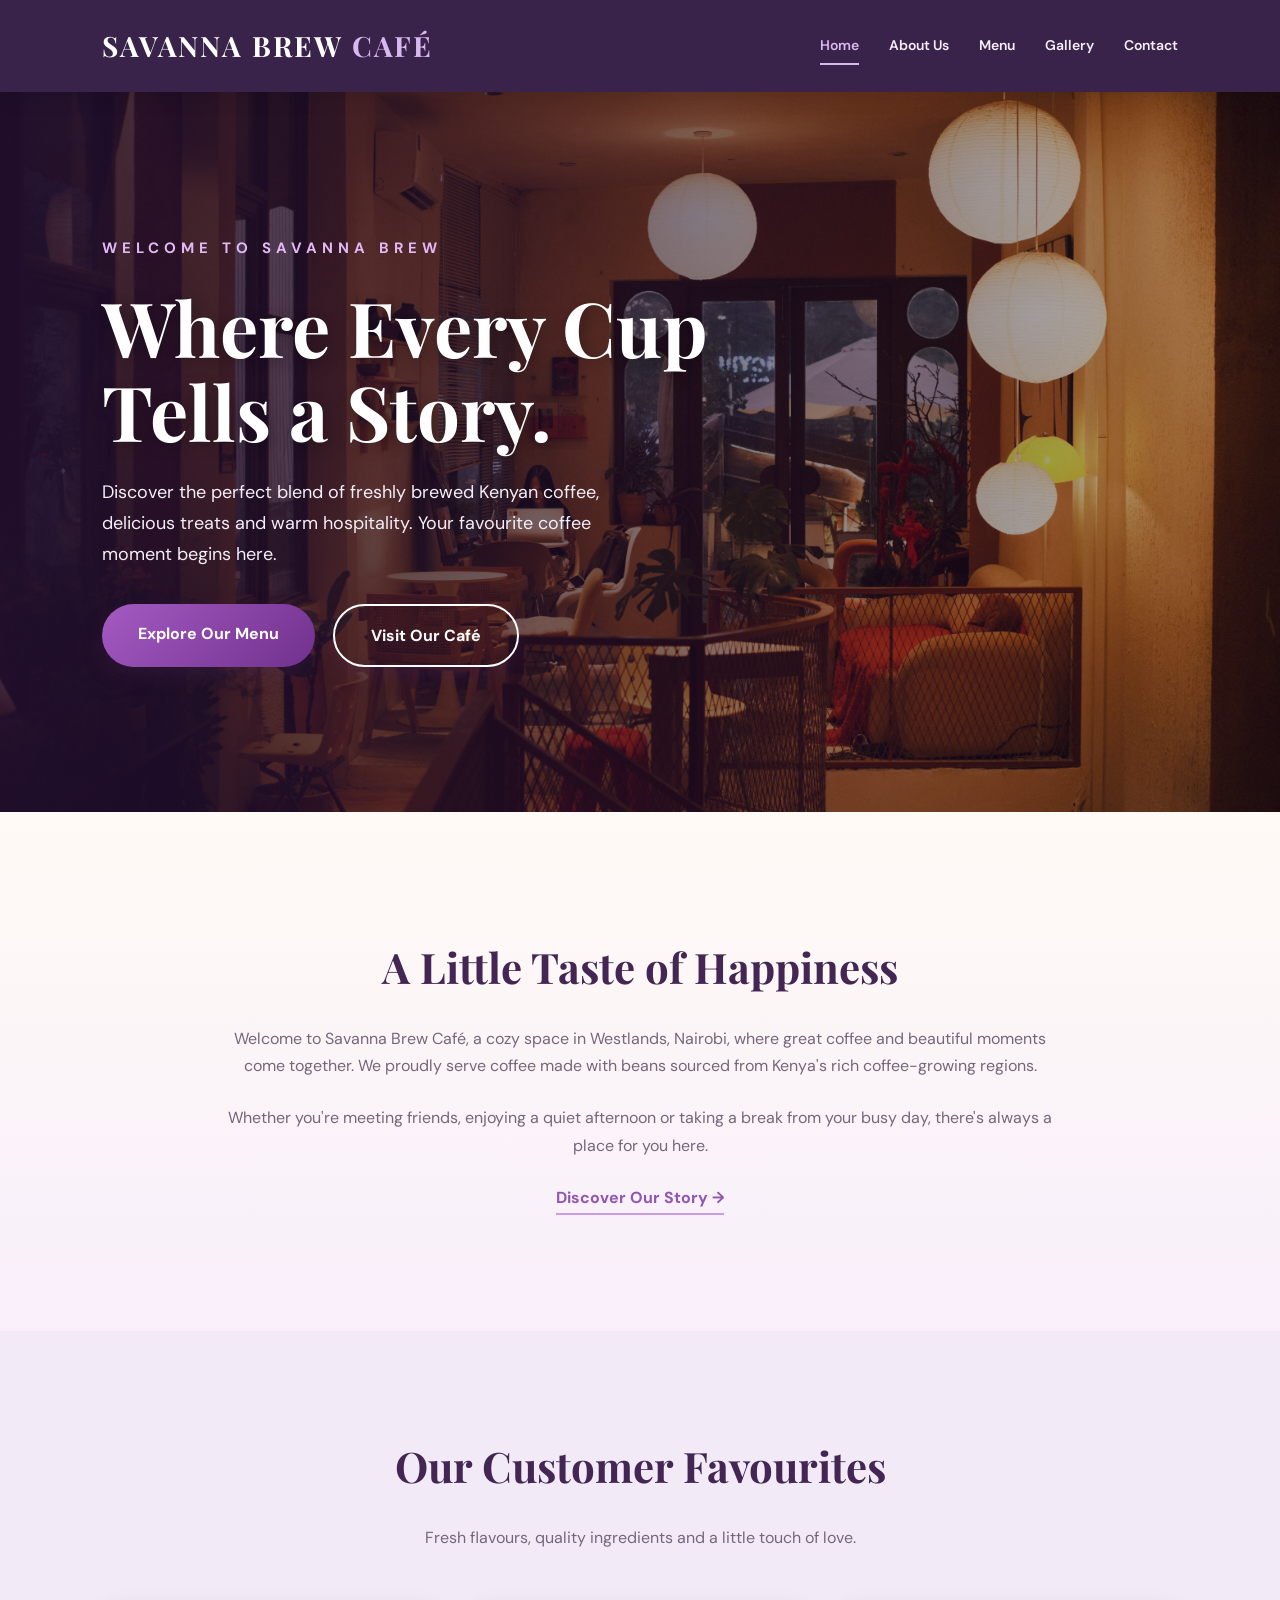
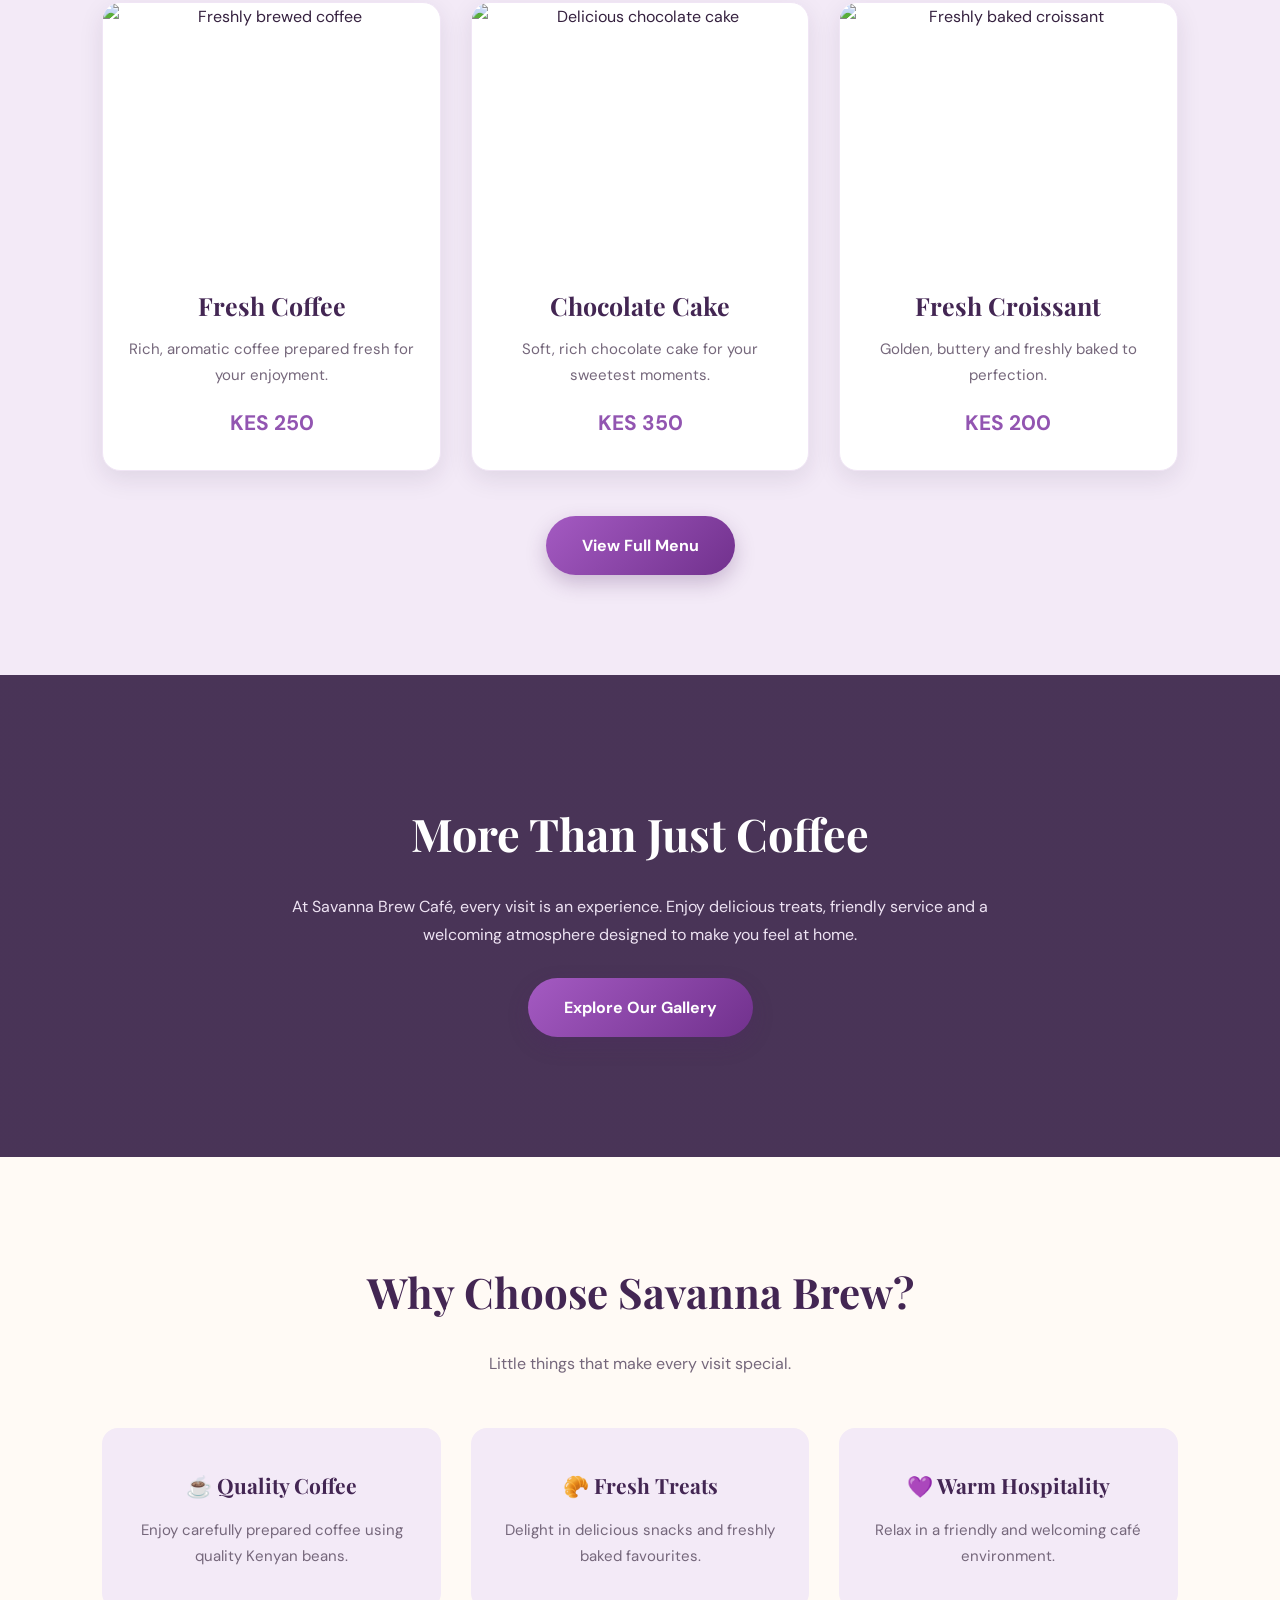
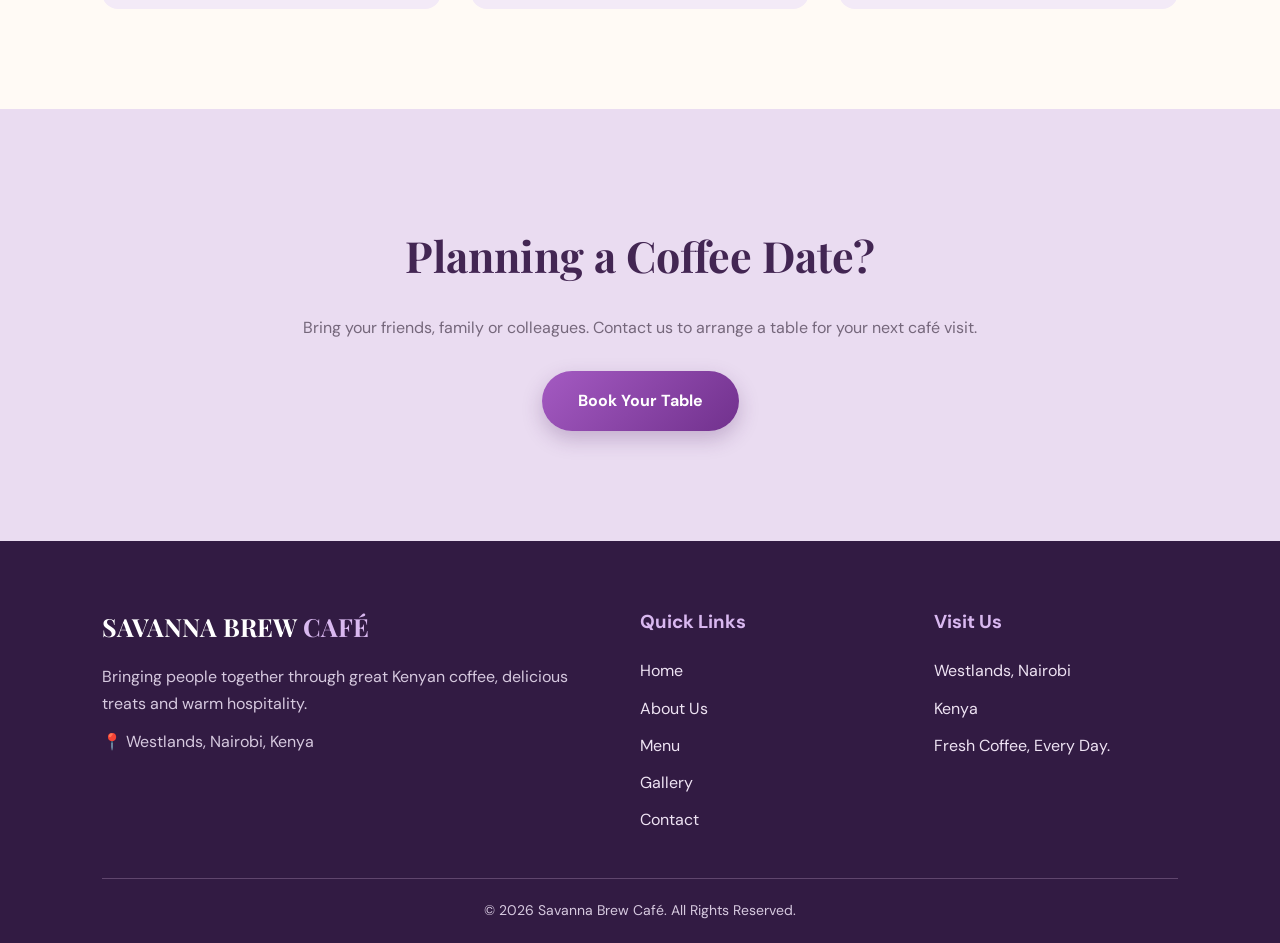
==== commit 4ae4bec0: "Update index.html" ====
--- a/index.html
+++ b/index.html
@@ -4,17 +4,14 @@
     <meta charset="UTF-8">
     <meta name="viewport" content="width=device-width, initial-scale=1.0">
     <title>Home | Savanna Brew Café</title>
-
+    <meta name="description" content="Welcome to Savanna Brew Café, your cozy coffee destination in Westlands, Nairobi.">
     <link rel="stylesheet" href="style.css">
 </head>
 
 <body>
 
 <header class="cafe-header">
-
-    <div class="logo">
-        ☕ SAVANNA BREW <span>CAFÉ</span>
-    </div>
+    <div class="logo">SAVANNA BREW <span>CAFÉ</span></div>
 
     <nav>
         <a href="index.html" class="active">Home</a>
@@ -23,78 +20,78 @@
         <a href="gallery.html">Gallery</a>
         <a href="contact.html">Contact</a>
     </nav>
-
 </header>
+
+<main>
+
 <section class="hero">
-
     <div class="hero-content">
-
         <p class="hero-subtitle">WELCOME TO SAVANNA BREW</p>
 
-        <h1>Where Every Cup<br> Tells a Story.</h1>
-
-        <p>
-            Experience the perfect blend of freshly brewed Kenyan coffee,
+        <h1>Where Every Cup Tells a Story.</h1>
+
+        <p>
+            Discover the perfect blend of freshly brewed Kenyan coffee,
             delicious treats and warm hospitality.
+            Your favourite coffee moment begins here.
         </p>
 
         <div class="hero-buttons">
             <a href="menu.html" class="btn">Explore Our Menu</a>
-            <a href="about.html" class="btn btn-outline">Our Story</a>
-        </div>
-
-    </div>
-
-</section>    
+            <a href="contact.html" class="btn btn-outline">Visit Our Café</a>
+        </div>
+    </div>
+</section>
+
 <section class="welcome">
-
     <div class="welcome-content">
-
-        <p class="section-subtitle">A TASTE OF KENYA</p>
-
-        <h2>More Than Just Coffee</h2>
-
-        <p>
-            At Savanna Brew Café, we believe every moment deserves
-            something special. From carefully selected coffee beans
-            sourced from Nyeri and Kiambu to freshly baked pastries,
-            we bring you warmth and flavour in every visit.
+        <h2>A Little Taste of Happiness</h2>
+
+        <p>
+            Welcome to Savanna Brew Café, a cozy space in Westlands,
+            Nairobi, where great coffee and beautiful moments come together.
+            We proudly serve coffee made with beans sourced from
+            Kenya's rich coffee-growing regions.
+        </p>
+
+        <p>
+            Whether you're meeting friends, enjoying a quiet afternoon
+            or taking a break from your busy day, there's always a place
+            for you here.
         </p>
 
         <a href="about.html" class="text-link">Discover Our Story →</a>
-
-    </div>
-
-</section>
+    </div>
+</section>
+
 <section class="featured-menu">
 
     <div class="section-heading">
-        <p class="section-subtitle">OUR SPECIALTIES</p>
-        <h2>Customer Favourites</h2>
-        <p>Freshly prepared, beautifully served and made with love.</p>
+        <h2>Our Customer Favourites</h2>
+        <p>Fresh flavours, quality ingredients and a little touch of love.</p>
     </div>
 
     <div class="menu-container">
 
         <div class="menu-card">
-            <img src="coffee.jpg" alt="Fresh Kenyan Coffee">
-            <h3>Kenyan Coffee</h3>
-            <p>Rich, smooth and freshly brewed coffee.</p>
+            <img src="coffee.jpg" alt="Freshly brewed coffee">
+            <h3>Fresh Coffee</h3>
+            <p>Rich, aromatic coffee prepared fresh for your enjoyment.</p>
             <span>KES 250</span>
         </div>
 
         <div class="menu-card">
-            <img src="croissant.png" alt="Fresh Croissant">
-            <h3>Butter Croissant</h3>
-            <p>Freshly baked, golden and delicious.</p>
-            <span>KES 180</span>
+            <img src="chocolate cake.png" alt="Delicious chocolate cake">
+            <h3>Chocolate Cake</h3>
+            <p>Soft, rich chocolate cake for your sweetest moments.</p>
+            <span>KES 350</span>
         </div>
 
         <div class="menu-card">
-            <img src="chocolate cake.png" alt="Chocolate Cake">
-            <h3>Chocolate Cake</h3>
-            <p>A delicious slice of rich chocolate goodness.</p>
-            <span>KES 350</span>
+            <img src="croisants.png" alt="Freshly baked croissant">
+            <h3>Fresh Croissant</h3>
+            <p>Golden, buttery and freshly baked to perfection.</p>
+            <span>KES 200</span>
         </div>
 
     </div>
@@ -104,79 +101,77 @@
     </div>
 
 </section>
-  <section class="experience">
-
+
+<section class="experience">
     <div class="experience-content">
-
-        <p class="section-subtitle">THE SAVANNA EXPERIENCE</p>
-
-        <h2>Your Perfect Coffee Moment Awaits</h2>
-
-        <p>
-            Whether you're meeting friends, enjoying a quiet afternoon
-            or catching up on work, Savanna Brew Café is the perfect
-            place to relax, connect and enjoy something delicious.
-        </p>
-
-        <a href="contact.html" class="btn">Visit Our Café</a>
-
-    </div>
-
-</section>
-    <section class="why-choose-us">
+        <h2>More Than Just Coffee</h2>
+
+        <p>
+            At Savanna Brew Café, every visit is an experience.
+            Enjoy delicious treats, friendly service and a welcoming
+            atmosphere designed to make you feel at home.
+        </p>
+
+        <a href="gallery.html" class="btn">Explore Our Gallery</a>
+    </div>
+</section>
+
+<section class="why-choose-us">
 
     <div class="section-heading">
-        <p class="section-subtitle">WHY SAVANNA BREW?</p>
-        <h2>What Makes Us Special</h2>
+        <h2>Why Choose Savanna Brew?</h2>
+        <p>Little things that make every visit special.</p>
     </div>
 
     <div class="features-container">
 
         <div class="feature-card">
-            <h3>☕ Fresh Kenyan Coffee</h3>
-            <p>We use carefully selected coffee beans from Nyeri and Kiambu.</p>
+            <h3>☕ Quality Coffee</h3>
+            <p>Enjoy carefully prepared coffee using quality Kenyan beans.</p>
         </div>
 
         <div class="feature-card">
-            <h3>🥐 Freshly Baked Treats</h3>
-            <p>Enjoy delicious pastries and snacks prepared with care.</p>
+            <h3>🥐 Fresh Treats</h3>
+            <p>Delight in delicious snacks and freshly baked favourites.</p>
         </div>
 
         <div class="feature-card">
             <h3>💜 Warm Hospitality</h3>
-            <p>We create a welcoming space where everyone feels at home.</p>
-        </div>
-
-    </div>
-
-</section>
-    <section class="booking">
-
+            <p>Relax in a friendly and welcoming café environment.</p>
+        </div>
+
+    </div>
+
+</section>
+
+<section class="booking">
     <div class="booking-content">
-
-        <p class="section-subtitle">MAKE IT A SPECIAL MOMENT</p>
-
-        <h2>Save a Seat at Our Table</h2>
-
-        <p>
-            Planning a coffee date, a family outing or a meeting
-            with friends? Reserve your table and let us make
-            your experience memorable.
-        </p>
-
-        <a href="contact.html" class="btn">Book a Table</a>
-
-    </div>
-
-</section>
-    <footer class="footer">
+        <h2>Planning a Coffee Date?</h2>
+
+        <p>
+            Bring your friends, family or colleagues.
+            Contact us to arrange a table for your next café visit.
+        </p>
+
+        <a href="contact.html" class="btn">Book Your Table</a>
+    </div>
+</section>
+
+</main>
+
+<footer class="footer">
 
     <div class="footer-content">
 
         <div class="footer-about">
             <h2>SAVANNA BREW <span>CAFÉ</span></h2>
-            <p>Where every cup tells a story.</p>
-            <p>Bringing you the best of Kenyan coffee and hospitality.</p>
+
+            <p>
+                Bringing people together through great Kenyan coffee,
+                delicious treats and warm hospitality.
+            </p>
+
+            <p>📍 Westlands, Nairobi, Kenya</p>
         </div>
 
         <div class="footer-links">
@@ -190,14 +185,15 @@
 
         <div class="footer-contact">
             <h3>Visit Us</h3>
-            <p>Westlands, Nairobi, Kenya</p>
-            <p>Fresh Coffee. Beautiful Moments.</p>
+            <p>Westlands, Nairobi</p>
+            <p>Kenya</p>
+            <p>Fresh Coffee, Every Day.</p>
         </div>
 
     </div>
 
     <div class="footer-bottom">
-        <p>&copy; 2026 Savanna Brew Café. All Rights Reserved.</p>
+        <p>© 2026 Savanna Brew Café. All Rights Reserved.</p>
     </div>
 
 </footer>
--- a/style.css
+++ b/style.css
@@ -6,470 +6,495 @@
     box-sizing: border-box;
 }
 
+html {
+    scroll-behavior: smooth;
+}
+
 body {
     font-family: 'DM Sans', sans-serif;
     background: #fffaf5;
     color: #35213f;
+    line-height: 1.7;
+}
+
+a {
+    text-decoration: none;
+}
+
+img {
+    max-width: 100%;
+    display: block;
 }
 
 /* HEADER */
 
-header {
-    background: #32103f;
-    padding: 22px 7%;
+.cafe-header {
     display: flex;
     justify-content: space-between;
     align-items: center;
+    padding: 22px 8%;
+    background: rgba(50, 27, 67, 0.96);
+    backdrop-filter: blur(12px);
+    color: white;
+    position: sticky;
+    top: 0;
+    z-index: 1000;
+    box-shadow: 0 4px 20px rgba(0,0,0,0.12);
+}
+
+.logo {
+    font-family: 'Playfair Display', serif;
+    font-size: 28px;
+    font-weight: 700;
+    letter-spacing: 2px;
+    color: white;
+}
+
+.logo span {
+    color: #d9b8f0;
+}
+
+nav {
+    display: flex;
+    gap: 30px;
+}
+
+nav a {
+    color: #f5edf8;
+    font-size: 14px;
+    font-weight: 600;
+    position: relative;
+    transition: 0.3s;
+}
+
+nav a::after {
+    content: '';
+    position: absolute;
+    width: 0;
+    height: 2px;
+    background: #d9b8f0;
+    bottom: -7px;
+    left: 0;
+    transition: 0.3s;
+}
+
+nav a:hover,
+nav a.active {
+    color: #d9b8f0;
+}
+
+nav a:hover::after,
+nav a.active::after {
+    width: 100%;
+}
+
+/* HERO SECTION */
+
+.hero {
+    min-height: 720px;
+    display: flex;
+    align-items: center;
+    padding: 100px 8%;
+    background:
+        linear-gradient(
+            90deg,
+            rgba(35, 15, 48, 0.88),
+            rgba(35, 15, 48, 0.30)
+        ),
+        url('dao-vi-t-hoang-ETB3upjJttc-unsplash.jpg') center/cover no-repeat;
+    color: white;
+}
+
+.hero-content {
+    max-width: 700px;
+}
+
+.hero-subtitle {
+    color: #e2b8f5;
+    font-size: 15px;
+    font-weight: 700;
+    letter-spacing: 5px;
+    text-transform: uppercase;
+    margin-bottom: 24px;
+}
+
+.hero h1 {
+    font-family: 'Playfair Display', serif;
+    font-size: 76px;
+    line-height: 1.1;
+    margin-bottom: 25px;
+    color: white;
+    text-shadow: 2px 4px 15px rgba(0,0,0,0.3);
+}
+
+.hero-content > p:not(.hero-subtitle) {
+    font-size: 18px;
+    color: #f5edf8;
+    max-width: 550px;
+    margin-bottom: 35px;
+}
+
+/* BUTTONS */
+
+.hero-buttons {
+    display: flex;
+    gap: 18px;
     flex-wrap: wrap;
-    gap: 20px;
-}
-
-.logo {
-    color: white;
+}
+
+.btn {
+    display: inline-block;
+    padding: 16px 36px;
+    background: linear-gradient(135deg, #a45ac2, #71318d);
+    color: white;
+    border-radius: 40px;
+    font-weight: 700;
+    box-shadow: 0 8px 20px rgba(80,35,100,0.25);
+    transition: all 0.3s ease;
+}
+
+.btn:hover {
+    background: linear-gradient(135deg, #71318d, #4c1e63);
+    transform: translateY(-4px);
+    box-shadow: 0 12px 25px rgba(80,35,100,0.35);
+}
+
+.btn-outline {
+    background: transparent;
+    border: 2px solid white;
+}
+
+.btn-outline:hover {
+    background: white;
+    color: #321b43;
+}
+
+/* WELCOME SECTION */
+
+.welcome {
+    padding: 120px 12%;
+    text-align: center;
+    background: linear-gradient(180deg, #fffaf5, #f8effb);
+}
+
+.welcome-content {
+    max-width: 850px;
+    margin: auto;
+}
+
+.welcome h2,
+.section-heading h2,
+.experience h2,
+.booking h2 {
+    font-family: 'Playfair Display', serif;
+    font-size: 42px;
+    color: #432653;
+    margin-bottom: 22px;
+}
+
+.welcome-content > p:not(.section-subtitle) {
+    font-size: 16px;
+    color: #75677b;
+    margin-bottom: 25px;
+}
+
+.text-link {
+    color: #9255b1;
+    font-weight: 700;
+    border-bottom: 2px solid #c99be8;
+    padding-bottom: 5px;
+}
+
+.text-link:hover {
+    color: #432653;
+}
+
+/* FEATURED MENU */
+
+.featured-menu {
+    padding: 100px 8%;
+    background: #f3eaf7;
+}
+
+.section-heading {
+    text-align: center;
+    margin-bottom: 50px;
+}
+
+.section-heading > p:not(.section-subtitle) {
+    color: #75677b;
+}
+
+.menu-container {
+    display: grid;
+    grid-template-columns: repeat(3, 1fr);
+    gap: 30px;
+}
+
+.menu-card {
+    background: white;
+    border-radius: 18px;
+    overflow: hidden;
+    text-align: center;
+    padding-bottom: 28px;
+    box-shadow: 0 8px 25px rgba(50,27,67,0.10);
+    transition: all 0.4s ease;
+    border: 1px solid #f0e5f5;
+}
+
+.menu-card:hover {
+    transform: translateY(-10px);
+    box-shadow: 0 15px 35px rgba(50,27,67,0.18);
+}
+
+.menu-card img {
+    width: 100%;
+    height: 260px;
+    object-fit: cover;
+}
+
+.menu-card h3 {
     font-family: 'Playfair Display', serif;
     font-size: 25px;
-    font-weight: bold;
-    letter-spacing: 2px;
-}
-
-.logo span {
-    display: block;
-    text-align: center;
-    font-family: 'DM Sans', sans-serif;
-    font-size: 11px;
-    letter-spacing: 5px;
-    color: #d9b5e8;
-}
-
-nav {
+    margin: 22px 0 10px;
+    color: #432653;
+}
+
+.menu-card p {
+    color: #75677b;
+    padding: 0 20px;
+    margin-bottom: 18px;
+    font-size: 15px;
+}
+
+.menu-card span {
+    color: #9255b1;
+    font-size: 21px;
+    font-weight: 700;
+}
+
+.menu-button {
+    text-align: center;
+    margin-top: 45px;
+}
+
+/* EXPERIENCE SECTION */
+
+.experience {
+    padding: 120px 10%;
+    background:
+        linear-gradient(
+            rgba(48,25,65,0.88),
+            rgba(48,25,65,0.88)
+        ),
+        url('croissant.png') center/cover no-repeat;
+    text-align: center;
+    color: white;
+}
+
+.experience-content {
+    max-width: 750px;
+    margin: auto;
+}
+
+.experience h2 {
+    color: white;
+    font-size: 45px;
+}
+
+.experience-content > p:not(.section-subtitle) {
+    color: #eee3f3;
+    margin-bottom: 30px;
+    font-size: 16px;
+}
+
+/* WHY CHOOSE US */
+
+.why-choose-us {
+    padding: 100px 8%;
+    background: #fffaf5;
+}
+
+.features-container {
+    display: grid;
+    grid-template-columns: repeat(3, 1fr);
+    gap: 30px;
+}
+
+.feature-card {
+    background: #f3eaf7;
+    padding: 40px 25px;
+    text-align: center;
+    border-radius: 16px;
+    transition: 0.3s;
+}
+
+.feature-card:hover {
+    transform: translateY(-7px);
+    box-shadow: 0 8px 20px rgba(50,27,67,0.12);
+}
+
+.feature-card h3 {
+    font-family: 'Playfair Display', serif;
+    color: #432653;
+    font-size: 21px;
+    margin-bottom: 15px;
+}
+
+.feature-card p {
+    color: #75677b;
+    font-size: 15px;
+}
+
+/* TABLE BOOKING */
+
+.booking {
+    padding: 110px 10%;
+    background: #eadcf1;
+    text-align: center;
+}
+
+.booking-content {
+    max-width: 750px;
+    margin: auto;
+}
+
+.booking h2 {
+    font-size: 43px;
+}
+
+.booking-content > p:not(.section-subtitle) {
+    color: #75677b;
+    margin-bottom: 30px;
+    font-size: 16px;
+}
+
+/* FOOTER */
+
+.footer {
+    background: #321b43;
+    color: white;
+    padding: 65px 8% 20px;
+}
+
+.footer-content {
+    display: grid;
+    grid-template-columns: 2fr 1fr 1fr;
+    gap: 50px;
+    margin-bottom: 45px;
+}
+
+.footer-about h2 {
+    font-family: 'Playfair Display', serif;
+    font-size: 25px;
+    margin-bottom: 15px;
+}
+
+.footer-about h2 span {
+    color: #d9b8f0;
+}
+
+.footer-about p {
+    color: #d6c9df;
+    margin-bottom: 10px;
+}
+
+.footer-links,
+.footer-contact {
     display: flex;
-    gap: 28px;
-    flex-wrap: wrap;
-}
-
-nav a {
-    color: white;
-    text-decoration: none;
+    flex-direction: column;
+    gap: 10px;
+}
+
+.footer h3 {
+    color: #d9b8f0;
+    margin-bottom: 10px;
+}
+
+.footer-links a {
+    color: #eee3f3;
+    transition: 0.3s;
+}
+
+.footer-links a:hover {
+    color: #d9b8f0;
+}
+
+.footer-contact p {
+    color: #eee3f3;
+}
+
+.footer-bottom {
+    border-top: 1px solid #60466e;
+    padding-top: 20px;
+    text-align: center;
+    color: #d6c9df;
     font-size: 14px;
-    transition: 0.3s;
-}
-
-nav a:hover {
-    color: #e2b6f5;
-}
-
-/* HOMEPAGE BACKGROUND */
-
-.hero {
-    min-height: 650px;
-    background:
-        linear-gradient(rgba(35, 10, 43, 0.55), rgba(35, 10, 43, 0.65)),
-        url("https://images.unsplash.com/photo-1445116572660-236099ec97a0?w=1800")
-        center/cover no-repeat;
-
-    display: flex;
-    align-items: center;
-    padding: 80px 10%;
-    color: white;
-}
-
-.hero-content {
-    max-width: 700px;
-}
-
-.hero-content p:first-child {
-    color: #e4b9f5;
-    letter-spacing: 5px;
-    font-size: 13px;
-    font-weight: bold;
-    margin-bottom: 25px;
-}
-
-.hero h1 {
-    font-family: 'Playfair Display', serif;
-    font-size: 65px;
-    line-height: 1.15;
-    margin-bottom: 25px;
-}
-
-.hero-content p:nth-of-type(2) {
-    font-size: 17px;
-    line-height: 1.9;
-    max-width: 550px;
-    margin-bottom: 35px;
-}
-
-.button {
-    display: inline-block;
-    background: #9254a5;
-    color: white;
-    padding: 16px 30px;
-    text-decoration: none;
-    font-size: 13px;
-    font-weight: bold;
-    letter-spacing: 1px;
-    transition: 0.3s;
-}
-
-.button:hover {
-    background: #6c3483;
-    transform: translateY(-3px);
-}
-
-/* MOBILE DESIGN */
-
-@media (max-width: 768px) {
-
-    header {
+}
+
+/* RESPONSIVE DESIGN */
+
+@media (max-width: 900px) {
+
+    .cafe-header {
         flex-direction: column;
+        gap: 20px;
     }
 
     nav {
+        flex-wrap: wrap;
         justify-content: center;
-        gap: 15px;
-    }
+        gap: 18px;
+    }
+
+    .hero h1 {
+        font-size: 52px;
+    }
+
+    .menu-container,
+    .features-container {
+        grid-template-columns: repeat(2, 1fr);
+    }
+
+    .footer-content {
+        grid-template-columns: 1fr 1fr;
+    }
+}
+
+@media (max-width: 600px) {
 
     .hero {
-        min-height: 550px;
+        min-height: 520px;
         padding: 60px 7%;
     }
 
     .hero h1 {
-        font-size: 43px;
-    }
-}
-/* WELCOME SECTION */
-
-.welcome {
-    display: flex;
-    align-items: center;
-    gap: 60px;
-    padding: 100px 10%;
-    background: #fffaf5;
-}
-
-.welcome-image {
-    flex: 1;
-}
-
-.welcome-image img {
-    width: 100%;
-    height: 430px;
-    object-fit: cover;
-    border-radius: 8px;
-}
-
-.welcome-text {
-    flex: 1;
-}
-
-.welcome-text span {
-    color: #9254a5;
-    letter-spacing: 4px;
-    font-size: 13px;
-    font-weight: bold;
-}
-
-.welcome-text h2 {
-    font-family: 'Playfair Display', serif;
-    color: #32103f;
-    font-size: 40px;
-    line-height: 1.3;
-    margin: 20px 0;
-}
-
-.welcome-text p {
-    color: #766a7b;
-    line-height: 1.9;
-    margin-bottom: 20px;
-}
-
-.welcome-text a {
-    display: inline-block;
-    color: #81439b;
-    text-decoration: none;
-    font-weight: bold;
-    margin-top: 10px;
-    }
-/* WELCOME SECTION - MOBILE */
-
-@media (max-width: 768px) {
-    .welcome {
-        flex-direction: column;
-        padding: 60px 7%;
-        gap: 30px;
-    }
-
-    .welcome-image img {
-        height: 300px;
-    }
-
-    .welcome-text h2 {
+        font-size: 40px;
+    }
+
+    .welcome h2,
+    .section-heading h2,
+    .experience h2,
+    .booking h2 {
         font-size: 32px;
     }
-}
-/* FAVOURITES SECTION */
-
-.favourites {
-    padding: 90px 10%;
-    background: #f5edf7;
-    text-align: center;
-}
-
-.section-heading span {
-    color: #9254a5;
-    letter-spacing: 4px;
-    font-size: 13px;
-    font-weight: bold;
-}
-
-.section-heading h2 {
-    font-family: 'Playfair Display', serif;
-    font-size: 40px;
-    color: #32103f;
-    margin: 15px 0;
-}
-
-.section-heading p {
-    color: #766a7b;
-    margin-bottom: 45px;
-}
-
-.favourite-container {
-    display: flex;
-    gap: 30px;
-    justify-content: center;
-}
-
-.favourite-card {
-    flex: 1;
-    background: white;
-    padding-bottom: 25px;
-    border-radius: 8px;
-    overflow: hidden;
-    box-shadow: 0 5px 20px rgba(50, 16, 63, 0.08);
-}
-
-.favourite-card img {
-    width: 100%;
-    height: 240px;
-    object-fit: cover;
-}
-
-.favourite-card h3 {
-    font-family: 'Playfair Display', serif;
-    color: #32103f;
-    font-size: 23px;
-    margin: 20px 10px 10px;
-}
-
-.favourite-card p {
-    color: #766a7b;
-    line-height: 1.7;
-    padding: 0 18px;
-    margin-bottom: 15px;
-}
-
-.favourite-card strong {
-    color: #9254a5;
-    font-size: 17px;
-}
-
-/* FAVOURITES MOBILE DESIGN */
-
-@media (max-width: 768px) {
-    .favourite-container {
-        flex-direction: column;
-    }
-
-    .section-heading h2 {
-        font-size: 32px;
-    }
-}
-/* WHY CHOOSE US SECTION */
-
-.why-us {
-    padding: 90px 10%;
-    background: #fffaf5;
-    text-align: center;
-}
-
-.why-container {
-    display: flex;
-    gap: 30px;
-    margin-top: 45px;
-}
-
-.why-card {
-    flex: 1;
-    padding: 35px 25px;
-    background: white;
-    border-radius: 10px;
-    box-shadow: 0 5px 20px rgba(50, 16, 63, 0.08);
-}
-
-.why-icon {
-    font-size: 40px;
-    margin-bottom: 20px;
-}
-
-.why-card h3 {
-    font-family: 'Playfair Display', serif;
-    color: #32103f;
-    font-size: 23px;
-    margin-bottom: 15px;
-}
-
-.why-card p {
-    color: #766a7b;
-    line-height: 1.8;
-}
-
-@media (max-width: 768px) {
-    .why-container {
-        flex-direction: column;
-    }
-}
-/* FOOTER */
-
-.footer {
-    background: #32103f;
-    color: white;
-    padding: 65px 10% 20px;
-}
-
-.footer-content {
-    display: flex;
-    justify-content: space-between;
-    gap: 40px;
-    flex-wrap: wrap;
-}
-
-.footer h2 {
-    font-family: 'Playfair Display', serif;
-    margin-bottom: 15px;
-}
-
-.footer h3 {
-    color: #e2b6f5;
-    margin-bottom: 18px;
-}
-
-.footer p {
-    color: #e0d5e5;
-    line-height: 1.8;
-}
-
-.footer a {
-    display: block;
-    color: #e0d5e5;
-    text-decoration: none;
-    margin-bottom: 12px;
-}
-
-.footer a:hover {
-    color: #e2b6f5;
-}
-
-.footer-bottom {
-    text-align: center;
-    border-top: 1px solid #65466f;
-    margin-top: 45px;
-    padding-top: 20px;
-    font-size: 13px;
-}/* ABOUT US PAGE */
-
-.about-hero {
-    background: linear-gradient(rgba(50, 16, 63, 0.7), rgba(50, 16, 63, 0.7)),
-    url("https://images.unsplash.com/photo-1445116572660-236099ec97a0?w=1600") center/cover;
-    padding: 120px 10%;
-    text-align: center;
-    color: white;
-}
-
-.about-hero h1 {
-    font-family: 'Playfair Display', serif;
-    font-size: 55px;
-    margin-bottom: 15px;
-}
-
-.about-hero p {
-    font-size: 18px;
-}
-
-.about-content {
-    display: flex;
-    align-items: center;
-    gap: 60px;
-    padding: 90px 10%;
-}
-
-.about-content div {
-    flex: 1;
-}
-
-.about-content span {
-    color: #9254a5;
-    letter-spacing: 4px;
-    font-weight: bold;
-}
-
-.about-content h2 {
-    font-family: 'Playfair Display', serif;
-    font-size: 38px;
-    color: #32103f;
-    margin: 20px 0;
-}
-
-.about-content p {
-    color: #766a7b;
-    line-height: 1.9;
-    margin-bottom: 18px;
-}
-
-.about-content img {
-    width: 45%;
-    height: 380px;
-    object-fit: cover;
-    border-radius: 10px;
-}
-
-.mission {
-    background: #f5edf7;
-    text-align: center;
-    padding: 75px 15%;
-}
-
-.mission h2 {
-    font-family: 'Playfair Display', serif;
-    color: #32103f;
-    font-size: 38px;
-    margin-bottom: 20px;
-}
-
-.mission p {
-    color: #766a7b;
-    line-height: 1.8;
-    font-size: 17px;
-}
-
-@media (max-width: 768px) {
-    .about-content {
-        flex-direction: column;
-        padding: 60px 7%;
-    }
-
-    .about-content img {
-        width: 100%;
-        height: 300px;
-    }
-
-    .about-hero h1 {
-        font-size: 40px;
-    }
-}
-
-
-
-
-
+
+    .menu-container,
+    .features-container,
+    .footer-content {
+        grid-template-columns: 1fr;
+    }
+
+    nav {
+        gap: 12px;
+    }
+
+    nav a {
+        font-size: 12px;
+    }
+
+    .logo {
+        font-size: 23px;
+    }
+}
+
